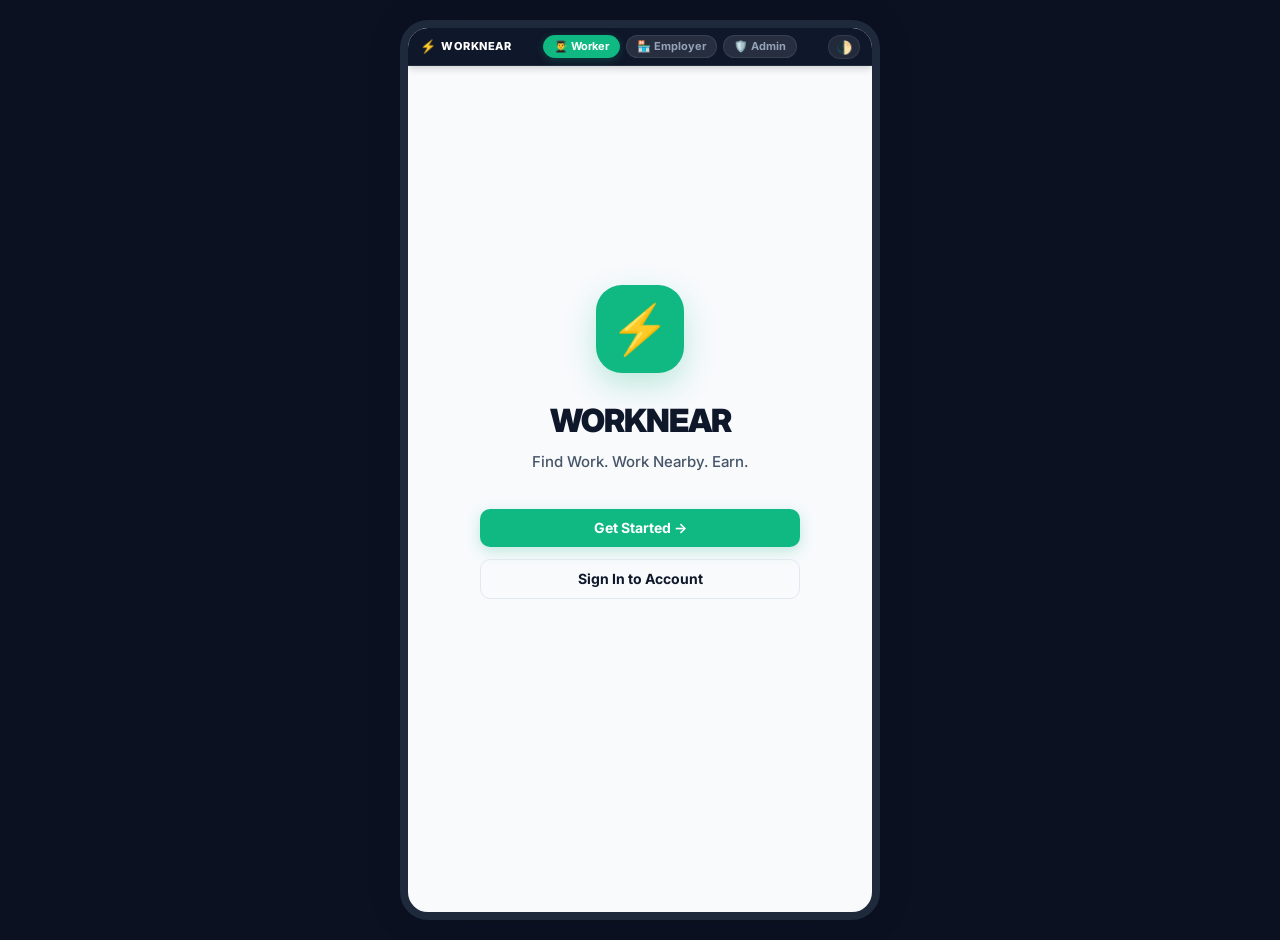
==== frontend/index.html @ e0a395f8 "feat: Add production frontend for Netlify deployment - frontend/index.html   : Main WorkNear web app" ====
<!DOCTYPE html>
<html lang="en" data-theme="light">
<head>
  <meta charset="UTF-8">
  <meta name="viewport" content="width=device-width, initial-scale=1.0, maximum-scale=1.0, user-scalable=no">
  <meta name="theme-color" content="#10b981">
  <title>WorkNear — Find Work. Work Nearby. Earn.</title>
  
  <link rel="preconnect" href="https://fonts.googleapis.com">
  <link rel="preconnect" href="https://fonts.gstatic.com" crossorigin>
  <link href="https://fonts.googleapis.com/css2?family=Inter:wght@400;500;600;700;800;900&display=swap" rel="stylesheet">
  
  <link rel="stylesheet" href="style.css">
</head>
<body>



  <div id="appRoot">

    <!-- Global Top Bar Above Application: Worker / Employer / Admin Switcher -->
    <div class="role-switch-bar" id="roleSwitchBar">
      <div class="brand-mini" onclick="switchAppRole('worker')" style="cursor: pointer; display: flex; align-items: center; gap: 5px;">
        <span style="font-size: 13px;">⚡</span>
        <span style="font-weight: 800; font-size: 11px; letter-spacing: 0.5px;">WORKNEAR</span>
      </div>
      <div class="role-pills">
        <button class="role-pill active" id="pillWorker" onclick="switchAppRole('worker')">👨‍🎓 Worker</button>
        <button class="role-pill" id="pillEmployer" onclick="switchAppRole('employer')">🏪 Employer</button>
        <button class="role-pill" id="pillAdmin" onclick="switchAppRole('admin')">🛡️ Admin</button>
      </div>
      <button class="theme-btn" onclick="toggleTheme()" title="Toggle Dark/Light Mode">🌓</button>
    </div>

    <!-- Global App Header (Top Nav) -->
    <header class="top-nav" id="topNavBar" style="display: none;">
      <div class="nav-left">
        <div class="brand-badge" onclick="navigateTo('screenWorkerHome')">
          <div class="brand-icon-box">⚡</div>
          <div>
            <div class="brand-title">WORKNEAR</div>
            <div class="brand-sub">Find Work • Work Nearby • Earn</div>
          </div>
        </div>
      </div>
      <div class="nav-right">
        <button class="icon-btn" onclick="navigateTo('screenNotifications')" title="Notifications">
          🔔
          <span class="notification-dot" id="notifBadge"></span>
        </button>
        <button class="icon-btn" onclick="navigateTo('screenProfile')" title="My Profile">
          👤
        </button>
      </div>
    </header>

    <!-- Global App Toast Notification -->
    <div class="app-toast" id="appToast">
      <span id="toastIcon">✨</span>
      <span id="toastMessage">Notification</span>
    </div>

    <!-- Main Screens Viewport -->
    <main class="screens-viewport">

      <!-- ====================================================================
           1. SPLASH SCREEN
           ==================================================================== -->
      <section class="screen-view active" id="screenSplash">
        <div style="min-height: 80vh; display: flex; flex-direction: column; justify-content: center; align-items: center; text-align: center; padding: 20px;">
          <div style="width: 88px; height: 88px; border-radius: 26px; background: var(--primary); display: flex; align-items: center; justify-content: center; font-size: 48px; color: #fff; box-shadow: 0 12px 30px var(--primary-glow); margin-bottom: 24px; animation: pulseAnim 2s infinite;">
            ⚡
          </div>
          <h1 style="font-size: 32px; font-weight: 900; letter-spacing: -1px; margin-bottom: 6px;">WORKNEAR</h1>
          <p style="font-size: 15px; color: var(--text-secondary); margin-bottom: 36px; font-weight: 500;">
            Find Work. Work Nearby. Earn.
          </p>

          <div style="width: 100%; max-width: 320px; display: flex; flex-direction: column; gap: 12px;">
            <button class="btn btn-primary btn-block" onclick="navigateTo('screenOnboarding')">
              Get Started →
            </button>
            <button class="btn btn-outline btn-block" onclick="navigateTo('screenLogin')">
              Sign In to Account
            </button>
          </div>
        </div>
      </section>

      <!-- ====================================================================
           2. ONBOARDING (3 SCREENS CAROUSEL)
           ==================================================================== -->
      <section class="screen-view" id="screenOnboarding">
        <div class="onboard-slide" id="onboardSlide">
          <div class="onboard-graphic" id="onboardGraphic">📍</div>
          <h2 style="font-size: 22px; font-weight: 800; margin-bottom: 8px;" id="onboardTitle">Find Nearby Jobs</h2>
          <p style="font-size: 14px; color: var(--text-secondary); max-width: 300px; margin: 0 auto;" id="onboardDesc">
            Discover verified micro-jobs within your selected 22 KM radius in real time.
          </p>

          <div class="onboard-dots">
            <span class="onboard-dot active" id="dot0"></span>
            <span class="onboard-dot" id="dot1"></span>
            <span class="onboard-dot" id="dot2"></span>
          </div>

          <div style="display: flex; gap: 12px; margin-top: 24px;">
            <button class="btn btn-outline" style="flex: 1;" onclick="navigateTo('screenLogin')">Skip</button>
            <button class="btn btn-primary" style="flex: 2;" id="onboardNextBtn" onclick="nextOnboardingSlide()">Next →</button>
          </div>
        </div>
      </section>

      <!-- ====================================================================
           3. LOGIN SCREEN (MOBILE + PASSWORD / OTP)
           ==================================================================== -->
      <section class="screen-view" id="screenLogin">
        <div class="card" style="margin-top: 20px;">
          <h2 style="font-size: 20px; font-weight: 800; margin-bottom: 4px;">Welcome to WorkNear</h2>
          <p style="font-size: 13px; color: var(--text-secondary); margin-bottom: 20px;">Enter your registered credentials to sign in</p>

          <div class="role-hint-box" style="margin-bottom: 16px; display: flex; align-items: center; justify-content: space-between; background: var(--bg-subtle); padding: 8px 12px; border-radius: var(--radius-sm); border: 1px solid var(--border-light);">
            <span style="font-size: 12px; font-weight: 600; color: var(--text-secondary);">Logging in as:</span>
            <span id="loginRoleBadge" class="badge badge-approved" style="font-size: 11px;">👨‍🎓 Worker</span>
          </div>

          <div class="form-group">
            <label class="form-label">Mobile Number *</label>
            <div style="display: flex; gap: 8px;">
              <input type="tel" class="form-control" id="loginPhoneInput" placeholder="Enter 10-digit mobile number" value="" maxlength="10" style="flex: 1;">
              <button type="button" class="btn btn-outline" id="loginSendOtpBtn" style="white-space: nowrap; padding: 0 14px; font-size: 12px; font-weight: 700;" onclick="requestLoginOtp()">
                Get OTP
              </button>
            </div>
          </div>

          <div class="form-group" id="loginOtpGroup" style="display: none;">
            <div style="display: flex; justify-content: space-between; align-items: center; margin-bottom: 6px;">
              <label class="form-label" style="margin-bottom: 0;">Enter OTP *</label>
              <span id="loginOtpHint" style="font-size: 11px; color: var(--primary); font-weight: 600;"></span>
            </div>
            <input type="text" class="form-control" id="loginOtpInput" placeholder="Enter 4-digit OTP" maxlength="6" style="letter-spacing: 4px; font-size: 18px; font-weight: 700; text-align: center;">
          </div>

          <button class="btn btn-primary btn-block" id="loginSubmitBtn" onclick="verifyAndLogin()">
            Verify OTP & Login →
          </button>

          <div style="text-align: center; margin-top: 20px;">
            <span style="font-size: 13px; color: var(--text-secondary);">Don't have an account?</span>
            <button class="btn btn-sm btn-outline" style="margin-left: 6px;" onclick="navigateTo('screenRegister')">Register</button>
          </div>

          <p style="font-size: 11px; color: var(--text-tertiary); text-align: center; margin-top: 18px;">
            By continuing, you agree to WorkNear's <a href="#" style="color:var(--primary);">Terms of Service</a> & <a href="#" style="color:var(--primary);">Privacy Policy</a>.
          </p>
        </div>
      </section>

      <!-- ====================================================================
           4. REGISTRATION SCREEN (WORKER / EMPLOYER)
           ==================================================================== -->
      <section class="screen-view" id="screenRegister">
        <div class="card">
          <h2 style="font-size: 20px; font-weight: 800; margin-bottom: 4px;">Create Account</h2>
          <p style="font-size: 13px; color: var(--text-secondary); margin-bottom: 16px;">Join WORKNEAR to find nearby jobs and earn</p>

          <div class="role-hint-box" style="margin-bottom: 16px; display: flex; align-items: center; justify-content: space-between; background: var(--bg-subtle); padding: 8px 12px; border-radius: var(--radius-sm); border: 1px solid var(--border-light);">
            <span style="font-size: 12px; font-weight: 600; color: var(--text-secondary);">Account Type:</span>
            <span id="regRoleBadge" class="badge badge-approved" style="font-size: 11px;">👨‍🎓 Worker</span>
          </div>

          <div class="form-group">
            <label class="form-label">Full Name *</label>
            <input type="text" class="form-control" id="regFullName" placeholder="Enter your full name" value="">
          </div>

          <div class="form-row">
            <div class="form-group form-col">
              <label class="form-label">Mobile Number *</label>
              <div style="display: flex; gap: 6px;">
                <input type="tel" class="form-control" id="regPhone" placeholder="10-digit number" value="" maxlength="10" style="flex: 1;">
                <button type="button" class="btn btn-outline" id="regSendOtpBtn" style="white-space: nowrap; padding: 0 10px; font-size: 11px; font-weight: 700;" onclick="requestRegisterOtp()">
                  Get OTP
                </button>
              </div>
            </div>
            <div class="form-group form-col">
              <label class="form-label">Date of Birth</label>
              <input type="date" class="form-control" id="regDob" value="">
            </div>
          </div>

          <div class="form-group" id="regOtpGroup" style="display: none;">
            <div style="display: flex; justify-content: space-between; align-items: center; margin-bottom: 6px;">
              <label class="form-label" style="margin-bottom: 0;">Verification OTP *</label>
              <span id="regOtpHint" style="font-size: 11px; color: var(--primary); font-weight: 600;"></span>
            </div>
            <input type="text" class="form-control" id="regOtpInput" placeholder="Enter 4-digit OTP" maxlength="6" style="letter-spacing: 4px; font-size: 18px; font-weight: 700; text-align: center;">
          </div>

          <div class="form-group">
            <label class="form-label">Email Address (Optional)</label>
            <input type="email" class="form-control" id="regEmail" placeholder="Enter email address" value="">
          </div>

          <div class="form-group" id="regCategoryGroup">
            <label class="form-label">Preferred Work Category</label>
            <select class="form-control" id="regCategory">
              <option value="Retail & Supermarket Helper">Retail & Supermarket Helper</option>
              <option value="Event Promotion & Catering">Event Promotion & Catering</option>
              <option value="Local Delivery & Errands">Local Delivery & Errands</option>
              <option value="Office Filing & Data Entry">Office Filing & Data Entry</option>
              <option value="General Shift Assistant">General Shift Assistant</option>
            </select>
          </div>

          <div class="form-group" id="regHoursGroup">
            <label class="form-label">Available Hours</label>
            <input type="text" class="form-control" id="regHours" placeholder="e.g. Evenings 4 PM - 9 PM, Weekends" value="">
          </div>

          <div class="form-group" id="regSkillsGroup">
            <label class="form-label">Your Skills (Comma separated)</label>
            <input type="text" class="form-control" id="regSkills" placeholder="e.g. Inventory, Customer Service, Typing" value="">
          </div>

          <div style="background: var(--bg-subtle); padding: 12px; border-radius: var(--radius-sm); margin-bottom: 16px; font-size: 12px; display: flex; align-items: center; gap: 10px;">
            <span style="font-size: 20px;">📍</span>
            <div>
              <strong>Location Permission</strong><br>
              <span style="color: var(--text-secondary);">Used for 22 KM radius matching</span>
            </div>
          </div>

          <button class="btn btn-primary btn-block" id="regSubmitBtn" onclick="submitWorkerRegistration()">
            Create Account & Open App →
          </button>

          <div style="text-align: center; margin-top: 14px;">
            <span style="font-size: 13px; color: var(--text-secondary);">Already have an account?</span>
            <button class="btn btn-sm btn-outline" style="margin-left: 6px;" onclick="navigateTo('screenLogin')">Login</button>
          </div>
        </div>
      </section>

      <!-- ====================================================================
           5. WORKER HOME DASHBOARD (PRIMARY SCREEN)
           ==================================================================== -->
      <section class="screen-view" id="screenWorkerHome">
        
        <!-- Profile Greeting -->
        <div style="display: flex; align-items: center; justify-content: space-between; margin-bottom: 16px;">
          <div style="display: flex; align-items: center; gap: 12px;">
            <div style="width: 46px; height: 46px; border-radius: var(--radius-full); background: var(--secondary-light); color: var(--secondary); display: flex; align-items: center; justify-content: center; font-size: 20px; font-weight: 800; border: 2px solid var(--secondary);">
              👨‍🎓
            </div>
            <div>
              <p style="font-size: 12px; color: var(--text-tertiary); font-weight: 600;">Good morning,</p>
              <h3 style="font-size: 17px; font-weight: 800;" id="homeWorkerName">Worker User</h3>
            </div>
          </div>
          <div class="badge badge-approved" style="font-size: 12px; padding: 6px 12px; border-radius: 20px; cursor: pointer;" onclick="navigateTo('screenEarnings')">
            <span>⭐ Verified Worker</span>
          </div>
        </div>

        <!-- HERO AVAILABILITY CARD (WORK ON / OFF) -->
        <div class="availability-card on" id="heroAvailabilityCard">
          <div class="avail-left">
            <div class="pulse-indicator"></div>
            <div class="avail-text">
              <h3 id="availTitleText">WORK ON 🟢</h3>
              <p id="availSubtitleText">You're available for nearby jobs</p>
            </div>
          </div>
          <label class="switch-control">
            <input type="checkbox" id="mainDutySwitch" checked onchange="handleDutySwitchChange()">
            <span class="switch-track"></span>
          </label>
        </div>

        <!-- STATS GRID -->
        <div class="stats-grid">
          <div class="stat-card" onclick="navigateTo('screenEarnings')">
            <div class="stat-label">Today</div>
            <div class="stat-val highlight" id="statTodayEarnings">₹450</div>
          </div>
          <div class="stat-card" onclick="navigateTo('screenEarnings')">
            <div class="stat-label">This Week</div>
            <div class="stat-val" id="statWeekEarnings">₹1,850</div>
          </div>
          <div class="stat-card" onclick="navigateTo('screenJobHistory')">
            <div class="stat-label">Completed</div>
            <div class="stat-val" id="statCompletedJobs">6 Jobs</div>
          </div>
        </div>

        <!-- RADIUS SELECTOR BAR -->
        <div style="display: flex; align-items: center; justify-content: space-between; margin-bottom: 6px;">
          <h4 style="font-size: 14px; font-weight: 700;">Matching Radius</h4>
          <span style="font-size: 12px; color: var(--primary); font-weight: 700;" id="currentRadiusLabel">22 KM Radius</span>
        </div>
        <div class="radius-chip-bar">
          <button class="radius-chip" onclick="setRadiusFilter(5, this)">5 KM</button>
          <button class="radius-chip" onclick="setRadiusFilter(10, this)">10 KM</button>
          <button class="radius-chip" onclick="setRadiusFilter(15, this)">15 KM</button>
          <button class="radius-chip active" onclick="setRadiusFilter(22, this)">22 KM (Default)</button>
          <button class="radius-chip" onclick="setRadiusFilter(25, this)">25 KM</button>
        </div>

        <!-- NEARBY JOBS PREVIEW SECTION -->
        <div class="card-header-row" style="margin-top: 10px;">
          <h4 class="card-title">Nearby Available Jobs</h4>
          <button class="btn btn-sm btn-outline" onclick="navigateTo('screenNearbyJobs')">View All (Map)</button>
        </div>

        <div id="homeJobsContainer">
          <!-- Dynamically populated job cards -->
        </div>

      </section>

      <!-- ====================================================================
           6. NEARBY JOBS EXPLORER SCREEN (SEARCH + MAP / LIST TOGGLE)
           ==================================================================== -->
      <section class="screen-view" id="screenNearbyJobs">
        
        <!-- Search & Toggle Bar -->
        <div style="display: flex; gap: 8px; margin-bottom: 12px;">
          <input type="text" class="form-control" id="jobSearchInput" placeholder="Search by job title or keyword..." oninput="filterJobsBySearch()">
          <button class="btn btn-secondary btn-sm" id="viewToggleBtn" onclick="toggleMapListView()">
            🗺️ Map
          </button>
        </div>

        <!-- Radius Selector -->
        <div class="radius-chip-bar">
          <button class="radius-chip" onclick="setRadiusFilter(5, this)">5 KM</button>
          <button class="radius-chip" onclick="setRadiusFilter(10, this)">10 KM</button>
          <button class="radius-chip" onclick="setRadiusFilter(15, this)">15 KM</button>
          <button class="radius-chip active" onclick="setRadiusFilter(22, this)">22 KM</button>
          <button class="radius-chip" onclick="setRadiusFilter(25, this)">25 KM</button>
        </div>

        <!-- Simulated Map View Container (Toggleable) -->
        <div class="map-container" id="jobsMapView" style="display: none;">
          <!-- SVG Background Grid -->
          <svg class="map-svg-grid" width="100%" height="100%">
            <pattern id="gridPattern" width="30" height="30" patternUnits="userSpaceOnUse">
              <path d="M 30 0 L 0 0 0 30" fill="none" stroke="#94a3b8" stroke-width="0.5"/>
            </pattern>
            <rect width="100%" height="100%" fill="url(#gridPattern)"/>
          </svg>

          <!-- 22 KM Radius Simulation Circle -->
          <div class="radius-overlay-circle" style="width: 170px; height: 170px;"></div>

          <!-- User GPS Pin -->
          <div class="map-pin" style="top: 50%; left: 50%;">
            <div class="pin-bubble" style="background:var(--primary);">You are here</div>
            <div class="pin-circle" style="background:#2563eb;"></div>
          </div>

          <!-- Job Pins -->
          <div class="map-pin" style="top: 36%; left: 62%;" onclick="openJobDetails('job-101')">
            <div class="pin-bubble">₹450 • Supermarket</div>
            <div class="pin-circle"></div>
          </div>

          <div class="map-pin" style="top: 65%; left: 40%;" onclick="openJobDetails('job-102')">
            <div class="pin-bubble">₹600 • Cafe Counter</div>
            <div class="pin-circle"></div>
          </div>

          <div class="map-pin" style="top: 42%; left: 32%;" onclick="openJobDetails('job-103')">
            <div class="pin-bubble">₹350 • Pamphlet Promo</div>
            <div class="pin-circle"></div>
          </div>
        </div>

        <!-- Job Cards List View -->
        <div id="allNearbyJobsContainer">
          <!-- Injected via JavaScript -->
        </div>

      </section>

      <!-- ====================================================================
           7. JOB DETAILS SCREEN
           ==================================================================== -->
      <section class="screen-view" id="screenJobDetails">
        <button class="btn btn-sm btn-outline" style="margin-bottom: 12px;" onclick="navigateBack()">
          ← Back to Jobs
        </button>

        <div class="card">
          <div style="display: flex; justify-content: space-between; align-items: flex-start; margin-bottom: 8px;">
            <div>
              <h2 style="font-size: 19px; font-weight: 800;" id="detailJobTitle">Supermarket Stock Helper</h2>
              <p style="font-size: 13px; color: var(--text-secondary); margin-top: 2px;" id="detailBusinessName">
                🏢 Sri Murugan Stores • ⭐ 4.8 (34 reviews)
              </p>
            </div>
            <div class="price-pill" id="detailPayBadge">₹450</div>
          </div>

          <div class="job-tags-row" style="margin: 12px 0;">
            <span class="job-tag distance-badge" id="detailDistance">📍 2.4 KM away</span>
            <span class="job-tag" id="detailDuration">⏱ 3 Hours</span>
            <span class="job-tag" id="detailWorkers">👥 2 Workers needed</span>
            <span class="job-tag">📦 Retail Support</span>
          </div>

          <div style="border-top: 1px solid var(--border-light); padding-top: 12px; margin-top: 12px;">
            <h4 style="font-size: 14px; font-weight: 700; margin-bottom: 6px;">Job Description</h4>
            <p style="font-size: 13px; color: var(--text-secondary); line-height: 1.6;" id="detailDesc">
              Need 2 students to assist in shelf stocking, product labeling, and arranging grocery inventory in supermarket aisles.
            </p>
          </div>

          <div style="border-top: 1px solid var(--border-light); padding-top: 12px; margin-top: 12px;">
            <h4 style="font-size: 14px; font-weight: 700; margin-bottom: 6px;">Work Timings & Location</h4>
            <p style="font-size: 13px; color: var(--text-secondary);">
              ⏰ <strong>Shift:</strong> Today, 5:00 PM - 8:00 PM (3 Hrs)<br>
              📌 <strong>Address:</strong> <span id="detailAddress">T. Nagar Main Road, Landmark: Opp Bus Depot</span>
            </p>
          </div>

          <div style="border-top: 1px solid var(--border-light); padding-top: 12px; margin-top: 12px;">
            <h4 style="font-size: 14px; font-weight: 700; margin-bottom: 6px;">Required Work Proof</h4>
            <p style="font-size: 13px; color: var(--text-secondary);">
              📸 1 photo of completed stocked rack with GPS timestamp.
            </p>
          </div>

          <div style="display: flex; gap: 10px; margin-top: 20px;">
            <button class="btn btn-outline" style="flex: 1;" onclick="openInGoogleMaps()">
              🗺️ Open in Maps
            </button>
            <button class="btn btn-primary" style="flex: 2;" id="applyDetailBtn" onclick="applyCurrentJob()">
              Apply for Job (₹450)
            </button>
          </div>
        </div>
      </section>

      <!-- ====================================================================
           8. JOB ACCEPTED / CONGRATULATIONS SCREEN
           ==================================================================== -->
      <section class="screen-view" id="screenJobAccepted">
        <div class="card" style="text-align: center; padding: 32px 20px;">
          <div style="font-size: 54px; margin-bottom: 12px;">🎉</div>
          <h2 style="font-size: 22px; font-weight: 800; margin-bottom: 6px;">Application Submitted!</h2>
          <p style="font-size: 14px; color: var(--text-secondary); max-width: 320px; margin: 0 auto 20px auto;">
            The employer has been notified. Head to the work location to verify GPS and start the task.
          </p>

          <div style="background: var(--bg-subtle); padding: 14px; border-radius: var(--radius-sm); text-align: left; margin-bottom: 20px;">
            <div style="display: flex; justify-content: space-between; font-weight: 700; font-size: 14px;">
              <span id="acceptedJobTitle">Supermarket Helper</span>
              <span style="color:var(--primary);" id="acceptedPay">₹450</span>
            </div>
            <p style="font-size: 12px; color: var(--text-secondary); margin-top: 4px;" id="acceptedAddress">
              📌 T. Nagar Main Road
            </p>
          </div>

          <button class="btn btn-primary btn-block" onclick="navigateTo('screenLocationVerify')">
            📍 Verify Location & Start Job
          </button>
        </div>
      </section>

      <!-- ====================================================================
           9. LOCATION VERIFICATION SCREEN
           ==================================================================== -->
      <section class="screen-view" id="screenLocationVerify">
        <div class="card">
          <h2 style="font-size: 18px; font-weight: 800; margin-bottom: 4px;">Site Location Verification</h2>
          <p style="font-size: 13px; color: var(--text-secondary); margin-bottom: 14px;">
            You must be within 200 meters of the work site to unlock the Start Job button.
          </p>

          <!-- Interactive Radar Map Box -->
          <div class="map-container" style="height: 180px;">
            <div class="radius-overlay-circle" style="width: 120px; height: 120px;"></div>
            <div class="map-pin" style="top: 50%; left: 50%;">
              <div class="pin-bubble" style="background:#16a34a;">Work Site</div>
              <div class="pin-circle" style="background:#16a34a;"></div>
            </div>
            <div class="map-pin" style="top: 54%; left: 46%;">
              <div class="pin-bubble" style="background:#2563eb;">You (85m)</div>
              <div class="pin-circle" style="background:#2563eb;"></div>
            </div>
          </div>

          <div style="background: var(--primary-light); border: 1.5px solid var(--primary); padding: 14px; border-radius: var(--radius-sm); display: flex; align-items: center; gap: 12px; margin-bottom: 18px;">
            <span style="font-size: 24px;">✓</span>
            <div>
              <strong style="color: var(--primary-dark); font-size: 14px;">Location Verified ✓</strong>
              <p style="font-size: 12px; color: var(--text-secondary);">You're 85 meters from the job location (within limit).</p>
            </div>
          </div>

          <button class="btn btn-primary btn-block" onclick="startActiveJobTracker()">
            ⏱️ Start Job & Activate Timer
          </button>
        </div>
      </section>

      <!-- ====================================================================
           10. ACTIVE JOB SCREEN (LIVE TIMER + TASK CHECKLIST)
           ==================================================================== -->
      <section class="screen-view" id="screenActiveJob">
        <!-- Live Countdown Timer -->
        <div class="timer-hero-box">
          <span style="font-size: 12px; font-weight: 700; text-transform: uppercase; letter-spacing: 1px; color: var(--text-secondary);">
            Time Elapsed on Site
          </span>
          <div class="timer-digits" id="activeJobTimerDigits">01:42:18</div>
          <div class="badge badge-started">● Active Shift in Progress</div>
        </div>

        <!-- Task Checklist -->
        <div class="checklist-box">
          <h4 style="font-size: 14px; font-weight: 700; margin-bottom: 10px;">Shift Tasks Checklist</h4>
          
          <label class="checklist-item">
            <input type="checkbox" checked>
            <span>Report to store supervisor at billing counter</span>
          </label>
          <label class="checklist-item">
            <input type="checkbox" checked>
            <span>Unpack biscuit carton boxes & verify quantities</span>
          </label>
          <label class="checklist-item">
            <input type="checkbox">
            <span>Arrange products sequentially on aisle racks</span>
          </label>
          <label class="checklist-item">
            <input type="checkbox">
            <span>Take clear photo of arranged shelves for proof</span>
          </label>
        </div>

        <div class="card">
          <h4 style="font-size: 14px; font-weight: 700; margin-bottom: 6px;">Work Proof Requirement</h4>
          <p style="font-size: 12px; color: var(--text-secondary); margin-bottom: 12px;">
            Take 1 or 2 live photos of your completed shelf arrangement.
          </p>

          <button class="btn btn-primary btn-block" onclick="navigateTo('screenPhotoProof')">
            📸 Take / Upload Photo Proof →
          </button>
        </div>
      </section>

      <!-- ====================================================================
           11. PHOTO PROOF SCREEN (IMAGE PREVIEWS, GPS STAMP, SUBMIT)
           ==================================================================== -->
      <section class="screen-view" id="screenPhotoProof">
        <div class="card">
          <h2 style="font-size: 18px; font-weight: 800; margin-bottom: 4px;">Upload Work Proof</h2>
          <p style="font-size: 13px; color: var(--text-secondary); margin-bottom: 16px;">
            Attach photo proof to verify task completion and receive payment.
          </p>

          <!-- Upload Dropzone / Camera Trigger -->
          <div class="upload-dropzone" onclick="$('proofFileInput').click()">
            <div style="font-size: 38px; margin-bottom: 8px;">📷</div>
            <strong style="font-size: 14px; display: block; margin-bottom: 4px;">Tap to Open Camera / Select Photo</strong>
            <span style="font-size: 12px; color: var(--text-tertiary);">Supports JPG, PNG with GPS metadata</span>
            <input type="file" id="proofFileInput" accept="image/*" capture="environment" style="display: none;" onchange="handleProofImageSelected(event)">
          </div>

          <!-- Proof Preview Grid -->
          <div class="photo-preview-grid" id="proofPreviewGrid">
            <div class="photo-preview-card">
              <img src="https://images.unsplash.com/photo-1578916171728-46686eac8d58?auto=format&fit=crop&w=400&q=80" alt="Supermarket Shelf Proof">
              <div class="photo-badge-gps">📍 13.0827°N, 80.2707°E</div>
            </div>
          </div>

          <div style="background: var(--bg-subtle); padding: 12px; border-radius: var(--radius-sm); font-size: 12px; margin-bottom: 16px;">
            🕒 <strong>Timestamp:</strong> Today at <span id="proofTimestamp">04:30 PM</span><br>
            🛰️ <strong>GPS Tag:</strong> Chennai Central (Accuracy 6m)
          </div>

          <button class="btn btn-primary btn-block" onclick="submitWorkProof()">
            Submit Proof for Approval (₹450)
          </button>
        </div>
      </section>

      <!-- ====================================================================
           12. JOB COMPLETION & SUBMISSION SUCCESS SCREEN
           ==================================================================== -->
      <section class="screen-view" id="screenJobCompleted">
        <div class="card" style="text-align: center; padding: 36px 20px;">
          <div style="width: 70px; height: 70px; border-radius: 50%; background: var(--primary-light); color: var(--primary); display: flex; align-items: center; justify-content: center; font-size: 36px; margin: 0 auto 16px auto;">
            ✓
          </div>
          <h2 style="font-size: 22px; font-weight: 800; margin-bottom: 6px;">Work Submitted!</h2>
          <p style="font-size: 14px; color: var(--text-secondary); max-width: 320px; margin: 0 auto 20px auto;">
            Your employer is reviewing the photo proof. Payment will be released directly upon employer approval.
          </p>

          <div style="background: var(--bg-subtle); padding: 16px; border-radius: var(--radius-sm); text-align: left; margin-bottom: 20px;">
            <div style="display: flex; justify-content: space-between; margin-bottom: 6px;">
              <span style="font-size: 13px; color: var(--text-secondary);">Expected Payment:</span>
              <strong style="color: var(--primary); font-size: 16px;">₹450</strong>
            </div>
            <div style="display: flex; justify-content: space-between; margin-bottom: 6px;">
              <span style="font-size: 13px; color: var(--text-secondary);">Verification SLA:</span>
              <span style="font-size: 13px; font-weight: 600;">Within 2 Hours</span>
            </div>
            <div style="display: flex; justify-content: space-between;">
              <span style="font-size: 13px; color: var(--text-secondary);">Status:</span>
              <span class="badge badge-submitted">Under Review</span>
            </div>
          </div>

          <div style="display: flex; gap: 10px;">
            <button class="btn btn-outline" style="flex: 1;" onclick="openRatingModal()">
              ⭐ Rate Employer
            </button>
            <button class="btn btn-primary" style="flex: 1;" onclick="navigateTo('screenWorkerHome')">
              Return Home
            </button>
          </div>
        </div>
      </section>

      <!-- ====================================================================
           13. EARNINGS SCREEN
           ==================================================================== -->
      <section class="screen-view" id="screenEarnings">
        <h2 style="font-size: 19px; font-weight: 800; margin-bottom: 14px;">Earnings Summary</h2>

        <!-- Earnings Breakup Grid -->
        <div class="stats-grid">
          <div class="stat-card">
            <div class="stat-label">Today</div>
            <div class="stat-val highlight">₹450</div>
          </div>
          <div class="stat-card">
            <div class="stat-label">This Week</div>
            <div class="stat-val">₹1,850</div>
          </div>
          <div class="stat-card">
            <div class="stat-label">This Month</div>
            <div class="stat-val">₹6,400</div>
          </div>
        </div>

        <!-- Direct Per-Job Payout Info Card -->
        <div class="card" style="background: linear-gradient(135deg, var(--bg-card), var(--primary-light)); border: 1.5px solid var(--primary); padding: 18px;">
          <div style="display: flex; align-items: center; gap: 14px;">
            <span style="font-size: 30px;">💳</span>
            <div>
              <strong style="font-size: 14px; color: var(--primary-dark);">Direct Per-Job Payments</strong>
              <p style="font-size: 12px; color: var(--text-secondary); margin-top: 2px;">
                Payments are settled directly per completed shift upon employer verification.
              </p>
            </div>
          </div>
        </div>

        <h4 style="font-size: 15px; font-weight: 700; margin: 18px 0 10px 0;">Recent Earnings History</h4>

        <!-- Transactions List -->
        <div id="transactionsList">
          <div class="card" style="padding: 12px 14px; margin-bottom: 8px;">
            <div style="display: flex; justify-content: space-between; align-items: center;">
              <div>
                <strong style="font-size: 14px;">Supermarket Shelf Restock</strong>
                <p style="font-size: 11px; color: var(--text-tertiary);">Today, 6:15 PM • Sri Murugan Stores</p>
              </div>
              <div style="text-align: right;">
                <span style="color: var(--primary); font-weight: 800; font-size: 15px;">+₹450</span>
                <div style="font-size: 10px; color: var(--primary); font-weight: 700;">Directly Paid ✓</div>
              </div>
            </div>
          </div>

          <div class="card" style="padding: 12px 14px; margin-bottom: 8px;">
            <div style="display: flex; justify-content: space-between; align-items: center;">
              <div>
                <strong style="font-size: 14px;">Evening Cafe Counter Help</strong>
                <p style="font-size: 11px; color: var(--text-tertiary);">Yesterday • Chai Point Anna Nagar</p>
              </div>
              <div style="text-align: right;">
                <span style="color: var(--primary); font-weight: 800; font-size: 15px;">+₹600</span>
                <div style="font-size: 10px; color: var(--primary); font-weight: 700;">Directly Paid ✓</div>
              </div>
            </div>
          </div>

          <div class="card" style="padding: 12px 14px; margin-bottom: 8px;">
            <div style="display: flex; justify-content: space-between; align-items: center;">
              <div>
                <strong style="font-size: 14px;">Flyer Distribution Drive</strong>
                <p style="font-size: 11px; color: var(--text-tertiary);">12 Sep 2026 • EduExpo Metro</p>
              </div>
              <div style="text-align: right;">
                <span style="color: var(--primary); font-weight: 800; font-size: 15px;">+₹350</span>
                <div style="font-size: 10px; color: var(--primary); font-weight: 700;">Directly Paid ✓</div>
              </div>
            </div>
          </div>
        </div>
      </section>

      <!-- ====================================================================
           15. JOB HISTORY SCREEN (TABS: APPLIED, ACTIVE, COMPLETED)
           ==================================================================== -->
      <section class="screen-view" id="screenJobHistory">
        <h2 style="font-size: 19px; font-weight: 800; margin-bottom: 12px;">My Work History</h2>

        <div class="auth-tabs" style="margin-bottom: 14px;">
          <button class="tab-btn active" onclick="switchHistoryTab('applied', this)">Applied</button>
          <button class="tab-btn" onclick="switchHistoryTab('active', this)">Active</button>
          <button class="tab-btn" onclick="switchHistoryTab('completed', this)">Completed</button>
        </div>

        <div id="historyListContainer">
          <!-- Populated dynamically -->
        </div>
      </section>

      <!-- ====================================================================
           16. WORKER / USER PROFILE SCREEN
           ==================================================================== -->
      <section class="screen-view" id="screenProfile">
        <!-- Header Card -->
        <div class="card" style="text-align: center;">
          <div style="width: 76px; height: 76px; border-radius: 50%; background: var(--secondary-light); color: var(--secondary); display: flex; align-items: center; justify-content: center; font-size: 36px; margin: 0 auto 12px auto; border: 3px solid var(--primary);">
            👤
          </div>
          <h3 style="font-size: 18px; font-weight: 800;" id="profileUserName">User Name</h3>
          <p style="font-size: 12px; color: var(--text-secondary); margin-top: 2px;" id="profileUserSub">Verified Member ✓</p>
          <div style="display: flex; justify-content: center; gap: 14px; margin-top: 10px; font-size: 13px;">
            <span>⭐ <strong>5.0</strong> Rating</span>
            <span id="profileRoleBadge" class="badge badge-approved">Worker</span>
          </div>
        </div>

        <!-- Personal & Registration Info Card -->
        <div class="card">
          <div style="display: flex; justify-content: space-between; align-items: center; margin-bottom: 12px;">
            <h4 style="font-size: 14px; font-weight: 700;">Profile Details</h4>
            <button class="btn btn-sm btn-outline" onclick="toggleEditProfileForm()">✏️ Edit Profile</button>
          </div>

          <div style="display: flex; flex-direction: column; gap: 10px; font-size: 13px;">
            <div style="display: flex; justify-content: space-between; padding-bottom: 6px; border-bottom: 1px solid var(--border-light);">
              <span style="color: var(--text-secondary);">📱 Mobile Number:</span>
              <strong id="profileUserPhone">-</strong>
            </div>

            <div style="display: flex; justify-content: space-between; padding-bottom: 6px; border-bottom: 1px solid var(--border-light);">
              <span style="color: var(--text-secondary);">✉️ Email Address:</span>
              <strong id="profileUserEmail">-</strong>
            </div>

            <div style="display: flex; justify-content: space-between; padding-bottom: 6px; border-bottom: 1px solid var(--border-light);">
              <span style="color: var(--text-secondary);">📅 Date of Birth:</span>
              <strong id="profileUserDob">-</strong>
            </div>

            <div style="display: flex; justify-content: space-between; padding-bottom: 6px; border-bottom: 1px solid var(--border-light);">
              <span style="color: var(--text-secondary);">💼 Preferred Work:</span>
              <strong id="profileUserCategory">-</strong>
            </div>

            <div style="display: flex; justify-content: space-between; padding-bottom: 6px; border-bottom: 1px solid var(--border-light);">
              <span style="color: var(--text-secondary);">⏰ Available Hours:</span>
              <strong id="profileUserHours">-</strong>
            </div>

            <div style="display: flex; justify-content: space-between;">
              <span style="color: var(--text-secondary);">🆔 Account User ID:</span>
              <small style="color: var(--primary); font-weight: 700; font-family: monospace;" id="profileUserId">-</small>
            </div>
          </div>
        </div>

        <!-- Inline Edit Profile Form (Hidden by default) -->
        <div class="card" id="editProfileCard" style="display: none; border: 2px solid var(--primary);">
          <h4 style="font-size: 15px; font-weight: 800; margin-bottom: 12px; color: var(--primary);">Edit Profile Information</h4>
          
          <div class="form-group">
            <label class="form-label">Full Name</label>
            <input type="text" class="form-control" id="editProfileName">
          </div>

          <div class="form-group">
            <label class="form-label">Email Address</label>
            <input type="email" class="form-control" id="editProfileEmail">
          </div>

          <div class="form-group">
            <label class="form-label">Date of Birth</label>
            <input type="date" class="form-control" id="editProfileDob">
          </div>

          <div class="form-group">
            <label class="form-label">Preferred Work Category</label>
            <input type="text" class="form-control" id="editProfileCategory">
          </div>

          <div class="form-group">
            <label class="form-label">Available Hours</label>
            <input type="text" class="form-control" id="editProfileHours">
          </div>

          <div class="form-group">
            <label class="form-label">Skills (Comma separated)</label>
            <input type="text" class="form-control" id="editProfileSkills">
          </div>

          <div style="display: flex; gap: 10px; margin-top: 14px;">
            <button class="btn btn-outline" style="flex: 1;" onclick="toggleEditProfileForm()">Cancel</button>
            <button class="btn btn-primary" style="flex: 2;" onclick="saveEditedProfile()">Save Changes</button>
          </div>
        </div>

        <!-- My Skills Card -->
        <div class="card">
          <h4 style="font-size: 14px; font-weight: 700; margin-bottom: 8px;">My Skills</h4>
          <div class="job-tags-row" id="profileUserSkillsContainer">
            <span class="job-tag">✨ Registered Worker</span>
          </div>
        </div>

        <!-- Preferences Card -->
        <div class="card">
          <h4 style="font-size: 14px; font-weight: 700; margin-bottom: 12px;">App Preferences</h4>

          <div style="display: flex; justify-content: space-between; align-items: center; padding: 8px 0; border-bottom: 1px solid var(--border-light);">
            <span style="font-size: 14px;">Dark Theme Mode</span>
            <label class="switch-control">
              <input type="checkbox" id="profileDarkModeToggle" onchange="toggleTheme()">
              <span class="switch-track"></span>
            </label>
          </div>

          <div style="display: flex; justify-content: space-between; align-items: center; padding: 10px 0; border-bottom: 1px solid var(--border-light); cursor: pointer;" onclick="navigateTo('screenSupport')">
            <span style="font-size: 14px;">Help & Report Support</span>
            <span style="color: var(--text-tertiary);">›</span>
          </div>

          <button class="btn btn-outline btn-block" style="margin-top: 16px; color: var(--danger); border-color: var(--danger);" onclick="logoutWorker()">
            🚪 Log Out Account
          </button>
        </div>
      </section>

      <!-- ====================================================================
           17. NOTIFICATIONS SCREEN
           ==================================================================== -->
      <section class="screen-view" id="screenNotifications">
        <div style="display: flex; justify-content: space-between; align-items: center; margin-bottom: 12px;">
          <h2 style="font-size: 19px; font-weight: 800;">Notifications</h2>
          <button class="btn btn-sm btn-outline" onclick="clearNotifications()">Mark all read</button>
        </div>

        <div id="notificationsList">
          <div class="card" style="padding: 12px 14px; margin-bottom: 8px; border-left: 4px solid var(--primary);">
            <strong style="font-size: 13px;">💰 ₹450 Payment Released</strong>
            <p style="font-size: 12px; color: var(--text-secondary); margin-top: 2px;">
              Sri Murugan Stores approved your proof for 'Supermarket Helper'.
            </p>
            <small style="color: var(--text-tertiary); font-size: 10px;">10 mins ago</small>
          </div>

          <div class="card" style="padding: 12px 14px; margin-bottom: 8px; border-left: 4px solid var(--secondary);">
            <strong style="font-size: 13px;">📍 New Job in 22 KM: Cafe Assistant</strong>
            <p style="font-size: 12px; color: var(--text-secondary); margin-top: 2px;">
              Chai Point (2.1 KM away) is hiring for an evening shift at ₹600.
            </p>
            <small style="color: var(--text-tertiary); font-size: 10px;">1 hour ago</small>
          </div>

          <div class="card" style="padding: 12px 14px; margin-bottom: 8px; border-left: 4px solid var(--accent);">
            <strong style="font-size: 13px;">⏰ Shift Reminder: Start by 5:00 PM</strong>
            <p style="font-size: 12px; color: var(--text-secondary); margin-top: 2px;">
              Please reach T. Nagar location on time.
            </p>
            <small style="color: var(--text-tertiary); font-size: 10px;">3 hours ago</small>
          </div>
        </div>
      </section>

      <!-- ====================================================================
           18. REPORT / SUPPORT SCREEN
           ==================================================================== -->
      <section class="screen-view" id="screenSupport">
        <button class="btn btn-sm btn-outline" style="margin-bottom: 12px;" onclick="navigateBack()">
          ← Back
        </button>

        <div class="card">
          <h2 style="font-size: 18px; font-weight: 800; margin-bottom: 6px;">Report & Help Center</h2>
          <p style="font-size: 13px; color: var(--text-secondary); margin-bottom: 16px;">
            Encountered an issue or payment discrepancy? Let our support team know.
          </p>

          <div class="form-group">
            <label class="form-label">Issue Category</label>
            <select class="form-control" id="supportCategory">
              <option value="payment">Payment Delay / Job Payout</option>
              <option value="employer">Employer Misconduct / Fake Job</option>
              <option value="gps">GPS Location Verification Error</option>
              <option value="tech">App Glitch / Technical Issue</option>
            </select>
          </div>

          <div class="form-group">
            <label class="form-label">Details</label>
            <textarea class="form-control" rows="4" placeholder="Describe the issue in detail..."></textarea>
          </div>

          <button class="btn btn-primary btn-block" onclick="submitSupportTicket()">
            Submit Ticket
          </button>
        </div>
      </section>

      <!-- ====================================================================
           19. EMPLOYER HOME & MY JOBS (EMPLOYER FLOW)
           ==================================================================== -->
      <section class="screen-view" id="screenEmployerHome">
        
        <!-- Employer Dashboard Metrics -->
        <div class="card" style="background: linear-gradient(135deg, var(--bg-card), var(--bg-subtle));">
          <div style="display: flex; justify-content: space-between; align-items: center; margin-bottom: 12px;">
            <div>
              <span style="font-size: 11px; color: var(--text-tertiary); font-weight: 700; text-transform: uppercase;">Employer Dashboard</span>
              <h3 style="font-size: 18px; font-weight: 800;" id="empBusinessName">My Business</h3>
            </div>
            <button class="btn btn-primary btn-sm" onclick="navigateTo('screenCreateJob')">
              ➕ Post Job
            </button>
          </div>

          <div class="stats-grid" style="margin-bottom: 0;">
            <div class="stat-card">
              <div class="stat-label">Active Jobs</div>
              <div class="stat-val highlight" id="empActiveJobsCount">0</div>
            </div>
            <div class="stat-card">
              <div class="stat-label">Candidates</div>
              <div class="stat-val" id="empApplicantsCount">0</div>
            </div>
            <div class="stat-card">
              <div class="stat-label">Spent</div>
              <div class="stat-val" id="empSpentCount">₹0</div>
            </div>
          </div>
        </div>

        <!-- Tabs: My Posted Jobs vs All Applied Candidates -->
        <div class="emp-tabs-bar" style="margin-top: 14px;">
          <button class="emp-tab-btn active" id="tabEmpJobs" onclick="switchEmployerTab('jobs')">
            📋 My Posted Jobs (<span id="empTabJobsCount">0</span>)
          </button>
          <button class="emp-tab-btn" id="tabEmpCandidates" onclick="switchEmployerTab('candidates')">
            👥 Applied Candidates (<span id="empTabCandidatesCount">0</span>)
          </button>
        </div>

        <div class="card-header-row" style="margin-top: 6px; margin-bottom: 10px;">
          <h4 class="card-title" id="empListSectionTitle">Manage Posted Jobs & Candidates</h4>
          <button class="btn btn-sm btn-outline" onclick="loadEmployerJobs()">🔄 Refresh</button>
        </div>

        <div id="employerJobsContainer">
          <!-- Injected via JS -->
        </div>

      </section>

      <!-- ====================================================================
           20. EMPLOYER CREATE JOB SCREEN
           ==================================================================== -->
      <section class="screen-view" id="screenCreateJob">
        <button class="btn btn-sm btn-outline" style="margin-bottom: 12px;" onclick="navigateTo('screenEmployerHome')">
          ← Cancel
        </button>

        <div class="card">
          <h2 style="font-size: 18px; font-weight: 800; margin-bottom: 4px;">Post a Micro-Job</h2>
          <p style="font-size: 13px; color: var(--text-secondary); margin-bottom: 14px;">
            Broadcast work to verified workers within 22 KM in real time
          </p>

          <!-- Quick Fill Templates -->
          <div style="background: var(--bg-subtle); padding: 10px; border-radius: var(--radius-sm); margin-bottom: 14px; border: 1px solid var(--border-light);">
            <div style="font-size: 11px; font-weight: 700; color: var(--text-tertiary); text-transform: uppercase; margin-bottom: 6px;">⚡ 1-Click Quick Templates:</div>
            <div style="display: flex; gap: 6px; flex-wrap: wrap;">
              <button type="button" class="btn btn-sm btn-outline" style="font-size: 11px; padding: 4px 8px;" onclick="fillJobTemplate('supermarket')">🛒 Supermarket (₹450)</button>
              <button type="button" class="btn btn-sm btn-outline" style="font-size: 11px; padding: 4px 8px;" onclick="fillJobTemplate('bakery')">🍰 Bakery (₹500)</button>
              <button type="button" class="btn btn-sm btn-outline" style="font-size: 11px; padding: 4px 8px;" onclick="fillJobTemplate('delivery')">📦 Delivery (₹400)</button>
              <button type="button" class="btn btn-sm btn-outline" style="font-size: 11px; padding: 4px 8px;" onclick="fillJobTemplate('bookstall')">📚 Bookstall (₹350)</button>
              <button type="button" class="btn btn-sm btn-outline" style="font-size: 11px; padding: 4px 8px;" onclick="fillJobTemplate('catering')">🍽️ Catering (₹600)</button>
              <button type="button" class="btn btn-sm btn-outline" style="font-size: 11px; padding: 4px 8px;" onclick="fillJobTemplate('office')">📁 Office (₹400)</button>
            </div>
          </div>

          <div class="form-group">
            <label class="form-label">Job Title *</label>
            <input type="text" class="form-control" id="newJobTitle" placeholder="e.g. Cafe Evening Counter Assistant" oninput="updateLiveJobPreview()">
          </div>

          <div class="form-group">
            <label class="form-label">Category</label>
            <select class="form-control" id="newJobCategory" onchange="updateLiveJobPreview()">
              <option value="Retail & Supermarket">Retail & Supermarket</option>
              <option value="Cafe & Bakery">Cafe & Bakery</option>
              <option value="Local Delivery & Errands">Local Delivery & Errands</option>
              <option value="Event Promotion & Catering">Event Promotion & Catering</option>
              <option value="Office Filing & Data Entry">Office Filing & Data Entry</option>
              <option value="General Shift Assistant">General Shift Assistant</option>
            </select>
          </div>

          <div class="form-group">
            <label class="form-label">Job Description</label>
            <textarea class="form-control" id="newJobDesc" rows="3" placeholder="Explain the specific tasks..." oninput="updateLiveJobPreview()"></textarea>
          </div>

          <div class="form-row">
            <div class="form-group form-col">
              <label class="form-label">Duration (Hours) *</label>
              <input type="number" class="form-control" id="newJobDuration" value="3" min="1" step="0.5" oninput="updateLiveJobPreview()">
            </div>
            <div class="form-group form-col">
              <label class="form-label">Payment (₹) *</label>
              <input type="number" class="form-control" id="newJobPay" value="450" min="50" oninput="updateLiveJobPreview()">
            </div>
          </div>

          <div class="form-row">
            <div class="form-group form-col">
              <label class="form-label">Workers Needed</label>
              <input type="number" class="form-control" id="newJobWorkers" value="1" min="1">
            </div>
            <div class="form-group form-col">
              <label class="form-label">Radius (KM)</label>
              <input type="number" class="form-control" id="newJobRadius" value="22" min="5" max="25">
            </div>
          </div>

          <div class="form-group">
            <label class="form-label">Work Site Landmark Address *</label>
            <input type="text" class="form-control" id="newJobAddress" placeholder="e.g. 12 Anna Nagar 2nd Avenue" oninput="updateLiveJobPreview()">
          </div>

          <button class="btn btn-secondary btn-block" style="margin-bottom: 16px;" onclick="useCurrentLocationForNewJob()">
            📍 Set Work Site to My Current GPS
          </button>

          <!-- LIVE PREVIEW CARD -->
          <div style="margin-top: 14px;">
            <span style="font-size: 11px; font-weight: 700; color: var(--text-tertiary); text-transform: uppercase;">Worker View Preview</span>
            <div class="job-card" style="margin-top: 6px; border-color: var(--primary);">
              <div class="job-top-row">
                <div class="job-title-group">
                  <h4 id="previewTitle">Cafe Evening Counter Assistant</h4>
                  <div class="job-business-name" id="previewBusinessName">🏢 My Business</div>
                </div>
                <div class="price-pill" id="previewPay">₹450</div>
              </div>
              <p class="job-desc" id="previewDesc">Explain the specific tasks...</p>
              <div class="job-tags-row">
                <span class="job-tag distance-badge">📍 0.8 KM</span>
                <span class="job-tag" id="previewDuration">⏱ 3 Hours</span>
                <span class="job-tag" id="previewCategoryTag">Retail & Supermarket</span>
                <span class="job-tag">Radius 22 KM</span>
              </div>
            </div>
          </div>

          <button class="btn btn-primary btn-block" style="margin-top: 16px;" onclick="publishNewJob()">
            🚀 Publish Job to Nearby Workers
          </button>
        </div>
      </section>

      <!-- ====================================================================
           21. EMPLOYER WORK VERIFICATION SCREEN (SUBMITTED PHOTO AUDIT)
           ==================================================================== -->
      <section class="screen-view" id="screenEmployerVerification">
        <button class="btn btn-sm btn-outline" style="margin-bottom: 12px;" onclick="navigateTo('screenEmployerHome')">
          ← Back to Employer Dashboard
        </button>

        <div class="card">
          <h2 style="font-size: 18px; font-weight: 800; margin-bottom: 4px;">Review Work Proof</h2>
          <p style="font-size: 13px; color: var(--text-secondary); margin-bottom: 16px;" id="verificationJobDesc">
            Worker submitted photo proof for job completion.
          </p>

          <div style="border-radius: var(--radius-sm); overflow: hidden; margin-bottom: 14px; position: relative; background: #000;">
            <img id="verificationProofImg" src="https://images.unsplash.com/photo-1578916171728-46686eac8d58?auto=format&fit=crop&w=600&q=80" style="width: 100%; max-height: 280px; object-fit: contain; display: block;" alt="Proof Image">
            <div id="verificationProofTag" style="position: absolute; bottom: 8px; left: 8px; background: rgba(0,0,0,0.8); color: #fff; padding: 4px 8px; border-radius: 4px; font-size: 11px;">
              📍 GPS Verified • Shift Completed
            </div>
          </div>

          <div style="background: var(--bg-subtle); padding: 12px; border-radius: var(--radius-sm); margin-bottom: 16px; font-size: 13px;" id="verificationWorkerInfo">
            <strong>Worker Candidate:</strong><br>
            <span>Muthu (Student) • Phone: 9123456780</span>
          </div>

          <div style="display: flex; gap: 10px;">
            <button class="btn btn-danger" style="flex: 1;" onclick="rejectWorkProofAction()">
              ✕ Request Re-do
            </button>
            <button class="btn btn-primary" style="flex: 2;" id="verificationApproveBtn" onclick="approveAndReleasePaymentAction()">
              ✓ Approve & Release Payment
            </button>
          </div>
        </div>
      </section>

    </main>

    <!-- Global Bottom Navigation Bar (Worker App) -->
    <nav class="bottom-nav" id="mainBottomNav" style="display: none;">
      <button class="nav-item active" id="navHome" onclick="navigateTo('screenWorkerHome')">
        <span class="nav-icon">⚡</span>
        <span>Home</span>
      </button>
      <button class="nav-item" id="navJobs" onclick="navigateTo('screenNearbyJobs')">
        <span class="nav-icon">📍</span>
        <span>Jobs</span>
      </button>
      <button class="nav-item" id="navEarnings" onclick="navigateTo('screenEarnings')">
        <span class="nav-icon">💰</span>
        <span>Earnings</span>
      </button>
      <button class="nav-item" id="navHistory" onclick="navigateTo('screenJobHistory')">
        <span class="nav-icon">📋</span>
        <span>History</span>
      </button>
      <button class="nav-item" id="navProfile" onclick="navigateTo('screenProfile')">
        <span class="nav-icon">👤</span>
        <span>Profile</span>
      </button>
    </nav>

  </div> <!-- End #appRoot -->

  <!-- ====================================================================
       MODALS & DIALOGS
       ==================================================================== -->

  <!-- 1. Star Rating Modal -->
  <div class="modal-overlay" id="modalRating">
    <div class="bottom-sheet">
      <div class="sheet-drag-handle"></div>
      <h3 style="font-size: 18px; font-weight: 800; text-align: center;">Rate Your Employer</h3>
      <p style="font-size: 13px; color: var(--text-secondary); text-align: center; margin-top: 4px;">
        How was your experience working with Sri Murugan Stores?
      </p>

      <div class="star-rating-box" id="starRatingBox">
        <span class="star active" onclick="setStarRating(1)">★</span>
        <span class="star active" onclick="setStarRating(2)">★</span>
        <span class="star active" onclick="setStarRating(3)">★</span>
        <span class="star active" onclick="setStarRating(4)">★</span>
        <span class="star active" onclick="setStarRating(5)">★</span>
      </div>

      <div class="form-group">
        <textarea class="form-control" rows="3" placeholder="Write an optional review..."></textarea>
      </div>

      <button class="btn btn-primary btn-block" onclick="submitRating()">
        Submit Review
      </button>
    </div>
  </div>

  <script src="config.js"></script>
  <script src="app.js"></script>
</body>
</html>
---- frontend/style.css ----
/* ==============================================================================
   WORKNEAR — DESIGN SYSTEM & MASTER STYLESHEET
   Supports: Android WebView, Mobile, Tablet, Desktop, Light / Dark / System Themes
   ============================================================================== */

:root {
  /* Brand Core Colors */
  --primary: #10b981;
  --primary-dark: #059669;
  --primary-light: #ecfdf5;
  --primary-glow: rgba(16, 185, 129, 0.25);

  --secondary: #3b82f6;
  --secondary-light: #eff6ff;

  --accent: #f59e0b;
  --accent-light: #fef3c7;

  --danger: #ef4444;
  --danger-light: #fee2e2;

  --success: #10b981;
  --info: #0284c7;

  /* Neutrals (Light Mode Default) */
  --bg-app: #f8fafc;
  --bg-card: #ffffff;
  --bg-card-hover: #f1f5f9;
  --bg-subtle: #f1f5f9;
  --bg-elevated: #ffffff;

  --text-primary: #0f172a;
  --text-secondary: #475569;
  --text-tertiary: #94a3b8;
  --text-inverse: #ffffff;

  --border-light: #e2e8f0;
  --border-subtle: #edf2f7;
  --border-focus: #10b981;

  --shadow-sm: 0 2px 6px rgba(0, 0, 0, 0.04);
  --shadow-md: 0 6px 16px rgba(0, 0, 0, 0.06);
  --shadow-lg: 0 12px 28px rgba(0, 0, 0, 0.09);
  --shadow-float: 0 16px 36px rgba(0, 0, 0, 0.12);

  --radius-xs: 6px;
  --radius-sm: 10px;
  --radius-md: 16px;
  --radius-lg: 22px;
  --radius-full: 9999px;

  --font-family: 'Inter', -apple-system, BlinkMacSystemFont, 'Segoe UI', Roboto, Helvetica, Arial, sans-serif;
  --topbar-height: 60px;
  --bottombar-height: 68px;
  --safe-bottom: env(safe-area-inset-bottom, 0px);
}

/* Dark Mode Theme */
[data-theme="dark"] {
  --bg-app: #090d16;
  --bg-card: #131a28;
  --bg-card-hover: #1a2335;
  --bg-subtle: #1a2335;
  --bg-elevated: #1e293b;

  --text-primary: #f8fafc;
  --text-secondary: #cbd5e1;
  --text-tertiary: #64748b;
  --text-inverse: #0f172a;

  --border-light: #1e293b;
  --border-subtle: #172033;
  --border-focus: #10b981;

  --primary-light: rgba(16, 185, 129, 0.15);
  --secondary-light: rgba(59, 130, 246, 0.15);
  --accent-light: rgba(245, 158, 11, 0.15);
  --danger-light: rgba(239, 68, 68, 0.15);

  --shadow-sm: 0 2px 6px rgba(0, 0, 0, 0.3);
  --shadow-md: 0 6px 16px rgba(0, 0, 0, 0.4);
  --shadow-lg: 0 12px 28px rgba(0, 0, 0, 0.5);
  --shadow-float: 0 16px 36px rgba(0, 0, 0, 0.6);
}

/* Base Reset */
*, *::before, *::after {
  box-sizing: border-box;
  margin: 0;
  padding: 0;
  -webkit-tap-highlight-color: transparent;
}

html, body {
  width: 100%;
  min-height: 100vh;
  font-family: var(--font-family);
  background-color: var(--bg-app);
  color: var(--text-primary);
  line-height: 1.5;
  -webkit-font-smoothing: antialiased;
  -moz-osx-font-smoothing: grayscale;
  overflow-x: hidden;
  transition: background-color 0.25s ease, color 0.25s ease;
}

button, input, select, textarea {
  font-family: inherit;
  color: inherit;
}

/* ==============================================================================
   APP CONTAINER & VIEWPORT FRAMING
   ============================================================================== */
#appRoot {
  width: 100%;
  max-width: 480px;
  min-height: 100vh;
  margin: 0 auto;
  position: relative;
  background-color: var(--bg-app);
  display: flex;
  flex-direction: column;
  box-shadow: 0 0 40px rgba(0, 0, 0, 0.08);
}

@media (min-width: 768px) {
  body {
    background-color: #0b1120;
    display: flex;
    justify-content: center;
    align-items: flex-start;
    padding: 20px 0;
  }
  #appRoot {
    border-radius: 28px;
    overflow: hidden;
    height: 94vh;
    max-height: 920px;
    border: 8px solid #1e293b;
  }
}

/* Quick Role Switcher Floating Header */
.role-switch-bar {
  background: #0f172a;
  color: #fff;
  height: 38px;
  padding: 0 12px;
  display: flex;
  align-items: center;
  justify-content: space-between;
  font-size: 11px;
  font-weight: 600;
  z-index: 1001;
  position: sticky;
  top: 0;
  border-bottom: 1px solid rgba(255, 255, 255, 0.08);
  box-shadow: 0 2px 8px rgba(0, 0, 0, 0.18);
}

.role-pills {
  display: flex;
  gap: 6px;
  align-items: center;
}

.role-pill {
  padding: 4px 10px;
  border-radius: var(--radius-full);
  background: rgba(255, 255, 255, 0.1);
  color: #94a3b8;
  border: 1px solid rgba(255, 255, 255, 0.08);
  cursor: pointer;
  font-size: 11px;
  font-weight: 700;
  transition: all 0.2s cubic-bezier(0.4, 0, 0.2, 1);
  display: inline-flex;
  align-items: center;
  gap: 3px;
  line-height: 1.2;
}

.role-pill:hover {
  background: rgba(255, 255, 255, 0.18);
  color: #ffffff;
  transform: translateY(-1px);
}

.role-pill.active {
  background: var(--primary);
  color: #ffffff;
  border-color: var(--primary);
  box-shadow: 0 2px 8px var(--primary-glow);
}

.theme-btn {
  background: rgba(255, 255, 255, 0.08);
  border: 1px solid rgba(255, 255, 255, 0.08);
  border-radius: var(--radius-full);
  color: #cbd5e1;
  font-size: 13px;
  cursor: pointer;
  padding: 3px 7px;
  transition: all 0.2s;
  display: flex;
  align-items: center;
  justify-content: center;
}

.theme-btn:hover {
  background: rgba(255, 255, 255, 0.2);
  color: #fff;
}

/* Top Navigation Bar */
.top-nav {
  height: var(--topbar-height);
  background: var(--bg-card);
  border-bottom: 1px solid var(--border-light);
  display: flex;
  align-items: center;
  justify-content: space-between;
  padding: 0 18px;
  position: sticky;
  top: 38px;
  z-index: 100;
  transition: all 0.25s;
}

.nav-left, .nav-right {
  display: flex;
  align-items: center;
  gap: 12px;
}

.brand-badge {
  display: flex;
  align-items: center;
  gap: 8px;
  text-decoration: none;
  color: inherit;
}

.brand-icon-box {
  width: 34px;
  height: 34px;
  border-radius: 10px;
  background: var(--primary);
  display: flex;
  align-items: center;
  justify-content: center;
  color: #fff;
  font-size: 18px;
  box-shadow: 0 2px 10px var(--primary-glow);
}

.brand-title {
  font-size: 16px;
  font-weight: 800;
  letter-spacing: -0.3px;
  line-height: 1.1;
}

.brand-sub {
  font-size: 10px;
  color: var(--text-tertiary);
  font-weight: 500;
}

.icon-btn {
  width: 38px;
  height: 38px;
  border-radius: var(--radius-full);
  background: var(--bg-subtle);
  border: 1px solid var(--border-light);
  display: flex;
  align-items: center;
  justify-content: center;
  color: var(--text-secondary);
  font-size: 16px;
  cursor: pointer;
  position: relative;
  transition: all 0.2s;
}

.icon-btn:active {
  transform: scale(0.92);
}

.notification-dot {
  position: absolute;
  top: 6px;
  right: 6px;
  width: 8px;
  height: 8px;
  background: var(--danger);
  border-radius: 50%;
  border: 2px solid var(--bg-card);
}

/* Screens Container */
.screens-viewport {
  flex: 1;
  overflow-y: auto;
  overflow-x: hidden;
  position: relative;
  padding-bottom: calc(var(--bottombar-height) + var(--safe-bottom) + 16px);
  -webkit-overflow-scrolling: touch;
}

.screen-view {
  display: none;
  padding: 16px;
  animation: fadeIn 0.25s cubic-bezier(0.16, 1, 0.3, 1) forwards;
}

.screen-view.active {
  display: block;
}

@keyframes fadeIn {
  from { opacity: 0; transform: translateY(8px); }
  to { opacity: 1; transform: translateY(0); }
}

/* Bottom Navigation Bar */
.bottom-nav {
  height: var(--bottombar-height);
  background: var(--bg-card);
  border-top: 1px solid var(--border-light);
  display: flex;
  position: sticky;
  bottom: 0;
  width: 100%;
  z-index: 100;
  box-shadow: 0 -4px 16px rgba(0, 0, 0, 0.04);
}

.nav-item {
  flex: 1;
  display: flex;
  flex-direction: column;
  align-items: center;
  justify-content: center;
  gap: 4px;
  background: transparent;
  border: none;
  color: var(--text-tertiary);
  font-size: 11px;
  font-weight: 600;
  cursor: pointer;
  transition: all 0.2s;
  padding-bottom: var(--safe-bottom);
}

.nav-item .nav-icon {
  font-size: 20px;
  transition: transform 0.2s;
}

.nav-item.active {
  color: var(--primary);
}

.nav-item.active .nav-icon {
  transform: translateY(-2px) scale(1.1);
}

/* ==============================================================================
   CARDS & CONTAINERS
   ============================================================================== */
.card {
  background: var(--bg-card);
  border-radius: var(--radius-md);
  border: 1px solid var(--border-light);
  padding: 18px;
  margin-bottom: 14px;
  box-shadow: var(--shadow-sm);
  transition: all 0.2s;
}

.card:hover {
  box-shadow: var(--shadow-md);
}

.card-header-row {
  display: flex;
  align-items: center;
  justify-content: space-between;
  margin-bottom: 12px;
}

.card-title {
  font-size: 15px;
  font-weight: 700;
  color: var(--text-primary);
}

/* ==============================================================================
   WORK AVAILABILITY TOGGLE CARD (HERO ELEMENT)
   ============================================================================== */
.availability-card {
  background: var(--bg-card);
  border-radius: var(--radius-lg);
  border: 2px solid var(--border-light);
  padding: 18px 20px;
  display: flex;
  align-items: center;
  justify-content: space-between;
  margin-bottom: 16px;
  position: relative;
  overflow: hidden;
  box-shadow: var(--shadow-sm);
  transition: all 0.3s cubic-bezier(0.16, 1, 0.3, 1);
}

.availability-card.on {
  border-color: var(--primary);
  background: linear-gradient(135deg, var(--bg-card) 60%, var(--primary-light) 100%);
  box-shadow: 0 8px 24px var(--primary-glow);
}

.avail-left {
  display: flex;
  align-items: center;
  gap: 16px;
}

.pulse-indicator {
  width: 14px;
  height: 14px;
  border-radius: 50%;
  background: var(--text-tertiary);
  position: relative;
  transition: all 0.3s;
}

.availability-card.on .pulse-indicator {
  background: var(--primary);
  box-shadow: 0 0 0 4px var(--primary-glow);
}

.availability-card.on .pulse-indicator::after {
  content: '';
  position: absolute;
  top: -4px; left: -4px; right: -4px; bottom: -4px;
  border-radius: 50%;
  border: 2px solid var(--primary);
  animation: pulseAnim 1.6s infinite cubic-bezier(0.25, 1, 0.5, 1);
}

@keyframes pulseAnim {
  0% { transform: scale(1); opacity: 0.8; }
  100% { transform: scale(2.2); opacity: 0; }
}

.avail-text h3 {
  font-size: 16px;
  font-weight: 800;
  letter-spacing: -0.2px;
  margin-bottom: 2px;
}

.avail-text p {
  font-size: 12px;
  color: var(--text-secondary);
}

/* iOS / Android Style Toggle Switch */
.switch-control {
  position: relative;
  display: inline-block;
  width: 54px;
  height: 30px;
}

.switch-control input {
  opacity: 0;
  width: 0;
  height: 0;
}

.switch-track {
  position: absolute;
  cursor: pointer;
  top: 0; left: 0; right: 0; bottom: 0;
  background-color: var(--border-light);
  transition: 0.3s;
  border-radius: 30px;
}

.switch-track::before {
  position: absolute;
  content: "";
  height: 22px;
  width: 22px;
  left: 4px;
  bottom: 4px;
  background-color: white;
  transition: 0.3s;
  border-radius: 50%;
  box-shadow: 0 2px 5px rgba(0, 0, 0, 0.2);
}

.switch-control input:checked + .switch-track {
  background-color: var(--primary);
}

.switch-control input:checked + .switch-track::before {
  transform: translateX(24px);
}

/* ==============================================================================
   METRICS STATS ROW
   ============================================================================== */
.stats-grid {
  display: grid;
  grid-template-columns: repeat(3, 1fr);
  gap: 10px;
  margin-bottom: 18px;
}

.stat-card {
  background: var(--bg-card);
  border: 1px solid var(--border-light);
  border-radius: var(--radius-md);
  padding: 12px;
  text-align: center;
  box-shadow: var(--shadow-sm);
}

.stat-label {
  font-size: 11px;
  font-weight: 600;
  color: var(--text-tertiary);
  margin-bottom: 4px;
  text-transform: uppercase;
  letter-spacing: 0.4px;
}

.stat-val {
  font-size: 18px;
  font-weight: 800;
  color: var(--text-primary);
}

.stat-val.highlight {
  color: var(--primary);
}

/* ==============================================================================
   RADIUS SELECTOR CHIPS
   ============================================================================== */
.radius-chip-bar {
  display: flex;
  align-items: center;
  gap: 8px;
  overflow-x: auto;
  padding: 4px 2px 12px 2px;
  margin-bottom: 12px;
  scrollbar-width: none;
}

.radius-chip-bar::-webkit-scrollbar {
  display: none;
}

.radius-chip {
  padding: 7px 14px;
  border-radius: var(--radius-full);
  background: var(--bg-card);
  border: 1.5px solid var(--border-light);
  font-size: 12px;
  font-weight: 700;
  color: var(--text-secondary);
  cursor: pointer;
  white-space: nowrap;
  transition: all 0.2s;
}

.radius-chip.active {
  background: var(--primary);
  border-color: var(--primary);
  color: #fff;
  box-shadow: 0 2px 8px var(--primary-glow);
}

/* ==============================================================================
   JOB CARDS (PRIMARY WORK CARD)
   ============================================================================== */
.job-card {
  background: var(--bg-card);
  border-radius: var(--radius-md);
  border: 1px solid var(--border-light);
  padding: 16px;
  margin-bottom: 12px;
  box-shadow: var(--shadow-sm);
  display: flex;
  flex-direction: column;
  gap: 12px;
  position: relative;
  transition: all 0.2s;
}

.job-card:hover {
  border-color: var(--border-focus);
  box-shadow: var(--shadow-md);
}

.job-top-row {
  display: flex;
  align-items: flex-start;
  justify-content: space-between;
  gap: 10px;
}

.job-title-group h4 {
  font-size: 15px;
  font-weight: 700;
  color: var(--text-primary);
  margin-bottom: 2px;
}

.job-business-name {
  font-size: 12px;
  color: var(--text-secondary);
  display: flex;
  align-items: center;
  gap: 4px;
}

.price-pill {
  background: var(--primary-light);
  border: 1px solid rgba(16, 185, 129, 0.3);
  color: var(--primary-dark);
  font-size: 16px;
  font-weight: 800;
  padding: 4px 10px;
  border-radius: var(--radius-sm);
  white-space: nowrap;
}

.job-tags-row {
  display: flex;
  flex-wrap: wrap;
  align-items: center;
  gap: 8px;
  font-size: 12px;
  color: var(--text-secondary);
}

.job-tag {
  display: inline-flex;
  align-items: center;
  gap: 4px;
  background: var(--bg-subtle);
  padding: 3px 8px;
  border-radius: 6px;
  font-size: 11px;
  font-weight: 600;
}

.distance-badge {
  background: var(--secondary-light);
  color: var(--secondary);
  font-weight: 700;
}

.job-footer-row {
  display: flex;
  align-items: center;
  justify-content: space-between;
  padding-top: 10px;
  border-top: 1px dashed var(--border-light);
}

/* ==============================================================================
   BUTTONS & INPUTS
   ============================================================================== */
.btn {
  display: inline-flex;
  align-items: center;
  justify-content: center;
  gap: 8px;
  font-size: 14px;
  font-weight: 700;
  padding: 12px 18px;
  border-radius: var(--radius-sm);
  border: none;
  cursor: pointer;
  transition: all 0.2s;
  text-decoration: none;
  line-height: 1;
}

.btn:active {
  transform: scale(0.97);
}

.btn-primary {
  background: var(--primary);
  color: #fff;
  box-shadow: 0 4px 14px var(--primary-glow);
}

.btn-primary:hover {
  background: var(--primary-dark);
}

.btn-secondary {
  background: var(--bg-subtle);
  color: var(--text-primary);
  border: 1px solid var(--border-light);
}

.btn-outline {
  background: transparent;
  border: 1.5px solid var(--border-light);
  color: var(--text-primary);
}

.btn-danger {
  background: var(--danger);
  color: #fff;
}

.btn-block {
  width: 100%;
}

.btn-sm {
  padding: 7px 12px;
  font-size: 12px;
  border-radius: var(--radius-xs);
}

.form-group {
  margin-bottom: 14px;
}

.form-label {
  display: block;
  font-size: 13px;
  font-weight: 600;
  color: var(--text-secondary);
  margin-bottom: 6px;
}

.form-control {
  width: 100%;
  padding: 12px 14px;
  background: var(--bg-card);
  border: 1.5px solid var(--border-light);
  border-radius: var(--radius-sm);
  font-size: 14px;
  color: var(--text-primary);
  outline: none;
  transition: border-color 0.2s, box-shadow 0.2s;
}

.form-control:focus {
  border-color: var(--primary);
  box-shadow: 0 0 0 3px var(--primary-glow);
}

.form-row {
  display: flex;
  gap: 12px;
}

.form-col {
  flex: 1;
}

/* Badges */
.badge {
  display: inline-flex;
  align-items: center;
  gap: 4px;
  padding: 3px 8px;
  border-radius: var(--radius-full);
  font-size: 11px;
  font-weight: 700;
  text-transform: uppercase;
}

.badge-applied { background: var(--accent-light); color: var(--accent); }
.badge-started { background: var(--secondary-light); color: var(--secondary); }
.badge-submitted { background: rgba(168, 85, 247, 0.15); color: #a855f7; }
.badge-approved { background: var(--primary-light); color: var(--primary); }

/* ==============================================================================
   MAP PLACEHOLDER & LIVE GPS SIMULATOR
   ============================================================================== */
.map-container {
  height: 220px;
  border-radius: var(--radius-md);
  background: #1e293b;
  position: relative;
  overflow: hidden;
  border: 1px solid var(--border-light);
  margin-bottom: 16px;
  display: flex;
  align-items: center;
  justify-content: center;
}

.map-svg-grid {
  position: absolute;
  top: 0; left: 0; width: 100%; height: 100%;
  opacity: 0.25;
}

.map-pin {
  position: absolute;
  display: flex;
  flex-direction: column;
  align-items: center;
  transform: translate(-50%, -100%);
  cursor: pointer;
  transition: transform 0.2s;
}

.map-pin:hover {
  transform: translate(-50%, -110%) scale(1.1);
}

.pin-bubble {
  background: #0f172a;
  color: #fff;
  font-size: 11px;
  font-weight: 700;
  padding: 3px 8px;
  border-radius: 6px;
  white-space: nowrap;
  box-shadow: 0 4px 10px rgba(0,0,0,0.3);
}

.pin-circle {
  width: 18px;
  height: 18px;
  border-radius: 50%;
  background: var(--primary);
  border: 3px solid #fff;
  box-shadow: 0 2px 6px rgba(0,0,0,0.4);
}

.radius-overlay-circle {
  position: absolute;
  border: 2px dashed rgba(16, 185, 129, 0.6);
  background: rgba(16, 185, 129, 0.08);
  border-radius: 50%;
  pointer-events: none;
}

/* ==============================================================================
   TIMER & ACTIVE JOB INTERFACE
   ============================================================================== */
.timer-hero-box {
  background: linear-gradient(135deg, var(--bg-card), var(--bg-subtle));
  border: 2px solid var(--secondary);
  border-radius: var(--radius-lg);
  padding: 24px 20px;
  text-align: center;
  margin-bottom: 16px;
  box-shadow: var(--shadow-md);
}

.timer-digits {
  font-size: 42px;
  font-weight: 900;
  letter-spacing: 2px;
  font-family: monospace;
  color: var(--secondary);
  margin: 6px 0;
}

.checklist-box {
  background: var(--bg-card);
  border: 1px solid var(--border-light);
  border-radius: var(--radius-md);
  padding: 16px;
  margin-bottom: 16px;
}

.checklist-item {
  display: flex;
  align-items: center;
  gap: 10px;
  padding: 8px 0;
  border-bottom: 1px solid var(--border-light);
  font-size: 14px;
}

.checklist-item:last-child {
  border-bottom: none;
}

.checklist-item input[type="checkbox"] {
  width: 18px;
  height: 18px;
  accent-color: var(--primary);
}

/* ==============================================================================
   PHOTO PROOF GRID & CAMERA
   ============================================================================== */
.upload-dropzone {
  border: 2px dashed var(--border-light);
  border-radius: var(--radius-md);
  padding: 28px 16px;
  text-align: center;
  background: var(--bg-subtle);
  cursor: pointer;
  transition: all 0.2s;
  margin-bottom: 16px;
}

.upload-dropzone:hover {
  border-color: var(--primary);
  background: var(--primary-light);
}

.photo-preview-grid {
  display: grid;
  grid-template-columns: repeat(3, 1fr);
  gap: 10px;
  margin-bottom: 16px;
}

.photo-preview-card {
  position: relative;
  aspect-ratio: 1;
  border-radius: var(--radius-sm);
  overflow: hidden;
  border: 1px solid var(--border-light);
}

.photo-preview-card img {
  width: 100%;
  height: 100%;
  object-fit: cover;
}

.photo-badge-gps {
  position: absolute;
  bottom: 4px;
  left: 4px;
  right: 4px;
  background: rgba(0, 0, 0, 0.7);
  color: #fff;
  font-size: 9px;
  padding: 2px 4px;
  border-radius: 4px;
  white-space: nowrap;
  overflow: hidden;
  text-overflow: ellipsis;
}

/* ==============================================================================
   EMPTY, SKELETON & ERROR STATES
   ============================================================================== */
.empty-state {
  text-align: center;
  padding: 42px 20px;
  border: 1.5px dashed var(--border-light);
  border-radius: var(--radius-lg);
  background: var(--bg-card);
  margin-bottom: 16px;
}

.empty-icon {
  font-size: 42px;
  margin-bottom: 12px;
  display: block;
}

.empty-title {
  font-size: 16px;
  font-weight: 700;
  margin-bottom: 6px;
}

.empty-desc {
  font-size: 13px;
  color: var(--text-secondary);
  max-width: 280px;
  margin: 0 auto 16px auto;
}

.skeleton {
  background: linear-gradient(90deg, var(--bg-subtle) 25%, var(--border-light) 50%, var(--bg-subtle) 75%);
  background-size: 200% 100%;
  animation: skeletonPulse 1.5s infinite;
  border-radius: 6px;
}

@keyframes skeletonPulse {
  0% { background-position: 200% 0; }
  100% { background-position: -200% 0; }
}

/* ==============================================================================
   MODALS & BOTTOM SHEETS
   ============================================================================== */
.modal-overlay {
  position: fixed;
  top: 0; left: 0; right: 0; bottom: 0;
  background: rgba(0, 0, 0, 0.65);
  backdrop-filter: blur(4px);
  z-index: 2000;
  display: flex;
  align-items: flex-end;
  justify-content: center;
  opacity: 0;
  pointer-events: none;
  transition: opacity 0.25s;
}

.modal-overlay.active {
  opacity: 1;
  pointer-events: auto;
}

.bottom-sheet {
  background: var(--bg-card);
  width: 100%;
  max-width: 480px;
  border-radius: 24px 24px 0 0;
  padding: 24px 20px calc(var(--safe-bottom) + 20px) 20px;
  box-shadow: var(--shadow-float);
  transform: translateY(100%);
  transition: transform 0.3s cubic-bezier(0.16, 1, 0.3, 1);
  max-height: 90vh;
  overflow-y: auto;
}

.modal-overlay.active .bottom-sheet {
  transform: translateY(0);
}

.sheet-drag-handle {
  width: 40px;
  height: 5px;
  background: var(--border-light);
  border-radius: var(--radius-full);
  margin: -10px auto 16px auto;
}

/* Toast Notification */
.app-toast {
  position: fixed;
  top: 60px;
  left: 50%;
  transform: translateX(-50%) translateY(-20px);
  background: #0f172a;
  color: #fff;
  padding: 12px 20px;
  border-radius: var(--radius-full);
  font-size: 13px;
  font-weight: 600;
  box-shadow: var(--shadow-lg);
  z-index: 3000;
  opacity: 0;
  pointer-events: none;
  transition: all 0.3s cubic-bezier(0.16, 1, 0.3, 1);
  display: flex;
  align-items: center;
  gap: 8px;
}

.app-toast.visible {
  opacity: 1;
  transform: translateX(-50%) translateY(0);
}

/* Onboarding Carousel */
.onboard-slide {
  text-align: center;
  padding: 40px 10px 20px 10px;
}

.onboard-graphic {
  font-size: 72px;
  margin-bottom: 24px;
}

.onboard-dots {
  display: flex;
  justify-content: center;
  gap: 8px;
  margin: 20px 0;
}

.onboard-dot {
  width: 8px;
  height: 8px;
  border-radius: var(--radius-full);
  background: var(--border-light);
  transition: all 0.2s;
}

.onboard-dot.active {
  width: 24px;
  background: var(--primary);
}

/* Star Rating */
.star-rating-box {
  display: flex;
  justify-content: center;
  gap: 8px;
  font-size: 32px;
  color: var(--border-light);
  cursor: pointer;
  margin: 16px 0;
}

.star-rating-box .star.active {
  color: var(--accent);
}

/* ==============================================================================
   EMPLOYER APPLICANTS & CANDIDATE MANAGEMENT STYLES
   ============================================================================== */
.emp-tabs-bar {
  display: flex;
  background: var(--bg-subtle);
  padding: 4px;
  border-radius: var(--radius-sm);
  margin-bottom: 14px;
  gap: 4px;
}

.emp-tab-btn {
  flex: 1;
  padding: 8px 12px;
  border: none;
  background: transparent;
  font-size: 12px;
  font-weight: 700;
  color: var(--text-secondary);
  border-radius: 6px;
  cursor: pointer;
  transition: all 0.2s;
  text-align: center;
}

.emp-tab-btn.active {
  background: var(--bg-card);
  color: var(--primary);
  box-shadow: var(--shadow-sm);
}

.candidate-list-box {
  margin-top: 10px;
  padding-top: 10px;
  border-top: 1px dashed var(--border-light);
  display: flex;
  flex-direction: column;
  gap: 10px;
}

.candidate-card {
  background: var(--bg-subtle);
  border: 1px solid var(--border-light);
  border-radius: var(--radius-sm);
  padding: 12px;
  display: flex;
  flex-direction: column;
  gap: 8px;
  transition: all 0.2s;
}

.candidate-card:hover {
  border-color: var(--border-focus);
}

.candidate-header-row {
  display: flex;
  align-items: center;
  justify-content: space-between;
  gap: 8px;
}

.candidate-profile-info {
  display: flex;
  align-items: center;
  gap: 10px;
}

.candidate-avatar {
  width: 38px;
  height: 38px;
  border-radius: 50%;
  background: var(--primary);
  color: #fff;
  font-weight: 800;
  font-size: 15px;
  display: flex;
  align-items: center;
  justify-content: center;
  flex-shrink: 0;
}

.candidate-name {
  font-size: 14px;
  font-weight: 800;
  color: var(--text-primary);
  line-height: 1.2;
}

.candidate-role-sub {
  font-size: 11px;
  color: var(--text-secondary);
}

.candidate-actions-row {
  display: flex;
  align-items: center;
  gap: 6px;
  margin-top: 4px;
  flex-wrap: wrap;
}

.btn-contact {
  padding: 6px 10px;
  font-size: 11px;
  font-weight: 700;
  border-radius: 6px;
  text-decoration: none;
  display: inline-flex;
  align-items: center;
  gap: 4px;
  border: 1px solid var(--border-light);
  background: var(--bg-card);
  color: var(--text-primary);
  transition: all 0.2s;
}

.btn-contact:hover {
  border-color: var(--primary);
  color: var(--primary);
}

.btn-call {
  background: var(--primary-light);
  color: var(--primary-dark);
  border-color: rgba(16, 185, 129, 0.3);
}

.btn-whatsapp {
  background: #25d366;
  color: #ffffff;
  border-color: #25d366;
}

.btn-whatsapp:hover {
  background: #1ebc59;
  color: #ffffff;
}

.candidate-skill-chip {
  display: inline-block;
  font-size: 10px;
  background: var(--bg-card);
  color: var(--text-secondary);
  padding: 2px 6px;
  border-radius: 4px;
  border: 1px solid var(--border-light);
}

.proof-thumbnail-row {
  display: flex;
  align-items: center;
  gap: 8px;
  background: var(--bg-card);
  padding: 8px;
  border-radius: 8px;
  border: 1px solid var(--border-light);
}

.proof-thumbnail-img {
  width: 48px;
  height: 48px;
  object-fit: cover;
  border-radius: 6px;
  cursor: pointer;
}
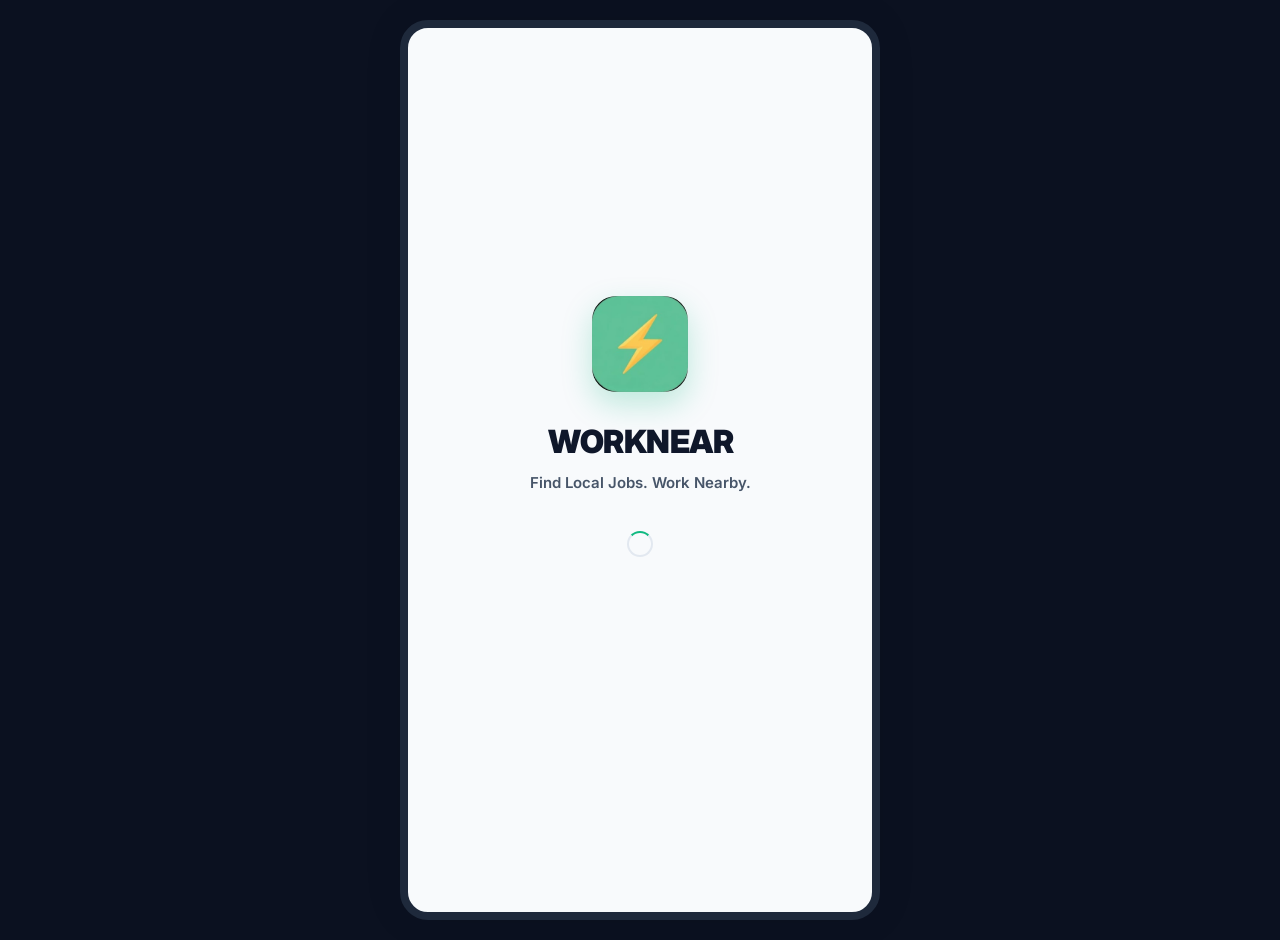
==== commit f90bae76: "feat: add common login/register role selector and brand splash screen" ====
--- a/frontend/index.html
+++ b/frontend/index.html
@@ -3,13 +3,37 @@
 <head>
   <meta charset="UTF-8">
   <meta name="viewport" content="width=device-width, initial-scale=1.0, maximum-scale=1.0, user-scalable=no">
+
+  <!-- ===== PWA / Mobile App Metadata ===== -->
   <meta name="theme-color" content="#10b981">
+  <meta name="application-name" content="WorkNear">
+  <meta name="description" content="WorkNear - Find and Connect with Nearby Work Opportunities">
+
+  <!-- Apple PWA / iOS Home Screen support -->
+  <meta name="apple-mobile-web-app-capable" content="yes">
+  <meta name="apple-mobile-web-app-status-bar-style" content="black-translucent">
+  <meta name="apple-mobile-web-app-title" content="WorkNear">
+
+  <!-- Microsoft Tiles -->
+  <meta name="msapplication-TileColor" content="#10b981">
+  <meta name="msapplication-TileImage" content="/icon-192.png">
+
   <title>WorkNear — Find Work. Work Nearby. Earn.</title>
-  
+
+  <!-- ===== PWA Manifest ===== -->
+  <link rel="manifest" href="/manifest.json">
+
+  <!-- ===== Icons ===== -->
+  <link rel="icon" type="image/png" sizes="32x32" href="/favicon-32.png">
+  <link rel="icon" type="image/png" sizes="192x192" href="/icon-192.png">
+  <link rel="apple-touch-icon" href="/apple-touch-icon.png">
+
+  <!-- ===== Fonts ===== -->
   <link rel="preconnect" href="https://fonts.googleapis.com">
   <link rel="preconnect" href="https://fonts.gstatic.com" crossorigin>
   <link href="https://fonts.googleapis.com/css2?family=Inter:wght@400;500;600;700;800;900&display=swap" rel="stylesheet">
-  
+
+  <!-- ===== App Stylesheet ===== -->
   <link rel="stylesheet" href="style.css">
 </head>
 <body>
@@ -19,7 +43,7 @@
   <div id="appRoot">
 
     <!-- Global Top Bar Above Application: Worker / Employer / Admin Switcher -->
-    <div class="role-switch-bar" id="roleSwitchBar">
+    <div class="role-switch-bar" id="roleSwitchBar" style="display: none;">
       <div class="brand-mini" onclick="switchAppRole('worker')" style="cursor: pointer; display: flex; align-items: center; gap: 5px;">
         <span style="font-size: 13px;">⚡</span>
         <span style="font-weight: 800; font-size: 11px; letter-spacing: 0.5px;">WORKNEAR</span>
@@ -67,22 +91,14 @@
            1. SPLASH SCREEN
            ==================================================================== -->
       <section class="screen-view active" id="screenSplash">
-        <div style="min-height: 80vh; display: flex; flex-direction: column; justify-content: center; align-items: center; text-align: center; padding: 20px;">
-          <div style="width: 88px; height: 88px; border-radius: 26px; background: var(--primary); display: flex; align-items: center; justify-content: center; font-size: 48px; color: #fff; box-shadow: 0 12px 30px var(--primary-glow); margin-bottom: 24px; animation: pulseAnim 2s infinite;">
-            ⚡
-          </div>
-          <h1 style="font-size: 32px; font-weight: 900; letter-spacing: -1px; margin-bottom: 6px;">WORKNEAR</h1>
-          <p style="font-size: 15px; color: var(--text-secondary); margin-bottom: 36px; font-weight: 500;">
-            Find Work. Work Nearby. Earn.
-          </p>
-
-          <div style="width: 100%; max-width: 320px; display: flex; flex-direction: column; gap: 12px;">
-            <button class="btn btn-primary btn-block" onclick="navigateTo('screenOnboarding')">
-              Get Started →
-            </button>
-            <button class="btn btn-outline btn-block" onclick="navigateTo('screenLogin')">
-              Sign In to Account
-            </button>
+        <div class="splash-container">
+          <div class="splash-logo-box">
+            <img src="splash-logo.png" alt="WorkNear Logo" class="splash-logo-img">
+          </div>
+          <h1 class="splash-app-title">WORKNEAR</h1>
+          <p class="splash-tagline">Find Local Jobs. Work Nearby.</p>
+          <div class="splash-loader">
+            <span class="splash-spinner"></span>
           </div>
         </div>
       </section>
@@ -119,9 +135,17 @@
           <h2 style="font-size: 20px; font-weight: 800; margin-bottom: 4px;">Welcome to WorkNear</h2>
           <p style="font-size: 13px; color: var(--text-secondary); margin-bottom: 20px;">Enter your registered credentials to sign in</p>
 
-          <div class="role-hint-box" style="margin-bottom: 16px; display: flex; align-items: center; justify-content: space-between; background: var(--bg-subtle); padding: 8px 12px; border-radius: var(--radius-sm); border: 1px solid var(--border-light);">
-            <span style="font-size: 12px; font-weight: 600; color: var(--text-secondary);">Logging in as:</span>
-            <span id="loginRoleBadge" class="badge badge-approved" style="font-size: 11px;">👨‍🎓 Worker</span>
+          <div class="form-group" style="margin-bottom: 16px;">
+            <label class="form-label">I am a *</label>
+            <div style="display: flex; gap: 8px;">
+              <button type="button" id="loginRoleWorkerBtn" class="btn btn-primary" style="flex: 1; padding: 9px 12px; font-size: 13px; font-weight: 700;" onclick="switchAppRole('worker')">
+                👨‍🎓 Worker
+              </button>
+              <button type="button" id="loginRoleEmployerBtn" class="btn btn-outline" style="flex: 1; padding: 9px 12px; font-size: 13px; font-weight: 700;" onclick="switchAppRole('employer')">
+                🏪 Employer
+              </button>
+            </div>
+            <span id="loginRoleBadge" style="display: none;"></span>
           </div>
 
           <div class="form-group">
@@ -165,9 +189,17 @@
           <h2 style="font-size: 20px; font-weight: 800; margin-bottom: 4px;">Create Account</h2>
           <p style="font-size: 13px; color: var(--text-secondary); margin-bottom: 16px;">Join WORKNEAR to find nearby jobs and earn</p>
 
-          <div class="role-hint-box" style="margin-bottom: 16px; display: flex; align-items: center; justify-content: space-between; background: var(--bg-subtle); padding: 8px 12px; border-radius: var(--radius-sm); border: 1px solid var(--border-light);">
-            <span style="font-size: 12px; font-weight: 600; color: var(--text-secondary);">Account Type:</span>
-            <span id="regRoleBadge" class="badge badge-approved" style="font-size: 11px;">👨‍🎓 Worker</span>
+          <div class="form-group" style="margin-bottom: 16px;">
+            <label class="form-label">I am registering as *</label>
+            <div style="display: flex; gap: 8px;">
+              <button type="button" id="regRoleWorkerBtn" class="btn btn-primary" style="flex: 1; padding: 9px 12px; font-size: 13px; font-weight: 700;" onclick="switchAppRole('worker')">
+                👨‍🎓 Worker
+              </button>
+              <button type="button" id="regRoleEmployerBtn" class="btn btn-outline" style="flex: 1; padding: 9px 12px; font-size: 13px; font-weight: 700;" onclick="switchAppRole('employer')">
+                🏪 Employer
+              </button>
+            </div>
+            <span id="regRoleBadge" style="display: none;"></span>
           </div>
 
           <div class="form-group">
@@ -280,21 +312,6 @@
           </label>
         </div>
 
-        <!-- STATS GRID -->
-        <div class="stats-grid">
-          <div class="stat-card" onclick="navigateTo('screenEarnings')">
-            <div class="stat-label">Today</div>
-            <div class="stat-val highlight" id="statTodayEarnings">₹450</div>
-          </div>
-          <div class="stat-card" onclick="navigateTo('screenEarnings')">
-            <div class="stat-label">This Week</div>
-            <div class="stat-val" id="statWeekEarnings">₹1,850</div>
-          </div>
-          <div class="stat-card" onclick="navigateTo('screenJobHistory')">
-            <div class="stat-label">Completed</div>
-            <div class="stat-val" id="statCompletedJobs">6 Jobs</div>
-          </div>
-        </div>
 
         <!-- RADIUS SELECTOR BAR -->
         <div style="display: flex; align-items: center; justify-content: space-between; margin-bottom: 6px;">
@@ -940,9 +957,14 @@
               <span style="font-size: 11px; color: var(--text-tertiary); font-weight: 700; text-transform: uppercase;">Employer Dashboard</span>
               <h3 style="font-size: 18px; font-weight: 800;" id="empBusinessName">My Business</h3>
             </div>
-            <button class="btn btn-primary btn-sm" onclick="navigateTo('screenCreateJob')">
-              ➕ Post Job
-            </button>
+            <div style="display: flex; gap: 6px;">
+              <button class="btn btn-primary btn-sm" onclick="navigateTo('screenCreateJob')">
+                ➕ Post Job
+              </button>
+              <button class="btn btn-outline btn-sm" style="color: var(--danger); border-color: var(--danger);" onclick="logoutWorker()" title="Log Out">
+                🚪 Logout
+              </button>
+            </div>
           </div>
 
           <div class="stats-grid" style="margin-bottom: 0;">
@@ -1187,5 +1209,20 @@
 
   <script src="config.js"></script>
   <script src="app.js"></script>
+
+  <!-- ===== PWA Service Worker Registration ===== -->
+  <script>
+    if ('serviceWorker' in navigator) {
+      window.addEventListener('load', function () {
+        navigator.serviceWorker.register('/sw.js', { scope: '/' })
+          .then(function (registration) {
+            console.log('[WorkNear] Service Worker registered. Scope:', registration.scope);
+          })
+          .catch(function (err) {
+            console.warn('[WorkNear] Service Worker registration failed:', err);
+          });
+      });
+    }
+  </script>
 </body>
 </html>
--- a/frontend/style.css
+++ b/frontend/style.css
@@ -322,6 +322,82 @@
 @keyframes fadeIn {
   from { opacity: 0; transform: translateY(8px); }
   to { opacity: 1; transform: translateY(0); }
+}
+
+/* ==============================================================================
+   SPLASH SCREEN (PROFESSIONAL BRAND ONBOARDING)
+   ============================================================================== */
+.splash-container {
+  min-height: 85vh;
+  display: flex;
+  flex-direction: column;
+  justify-content: center;
+  align-items: center;
+  text-align: center;
+  padding: 24px;
+}
+
+.splash-logo-box {
+  animation: splashFadeIn 0.8s cubic-bezier(0.16, 1, 0.3, 1) forwards;
+}
+
+.splash-logo-img {
+  width: 96px;
+  height: 96px;
+  border-radius: 24px;
+  box-shadow: 0 12px 30px rgba(16, 185, 129, 0.25);
+  object-fit: contain;
+}
+
+.splash-app-title {
+  font-size: 32px;
+  font-weight: 900;
+  letter-spacing: -0.5px;
+  margin-top: 20px;
+  margin-bottom: 6px;
+  color: var(--text-primary);
+  animation: splashFadeIn 0.8s cubic-bezier(0.16, 1, 0.3, 1) 0.15s both;
+}
+
+.splash-tagline {
+  font-size: 15px;
+  color: var(--text-secondary);
+  font-weight: 600;
+  margin-bottom: 36px;
+  animation: splashFadeIn 0.8s cubic-bezier(0.16, 1, 0.3, 1) 0.25s both;
+}
+
+.splash-loader {
+  display: flex;
+  align-items: center;
+  justify-content: center;
+  animation: fadeIn 0.6s ease-out 0.4s both;
+}
+
+.splash-spinner {
+  width: 26px;
+  height: 26px;
+  border: 2.5px solid var(--border-light);
+  border-top-color: var(--primary);
+  border-radius: 50%;
+  animation: splashSpin 0.8s linear infinite;
+}
+
+@keyframes splashFadeIn {
+  from {
+    opacity: 0;
+    transform: translateY(14px) scale(0.95);
+  }
+  to {
+    opacity: 1;
+    transform: translateY(0) scale(1);
+  }
+}
+
+@keyframes splashSpin {
+  to {
+    transform: rotate(360deg);
+  }
 }
 
 /* Bottom Navigation Bar */
